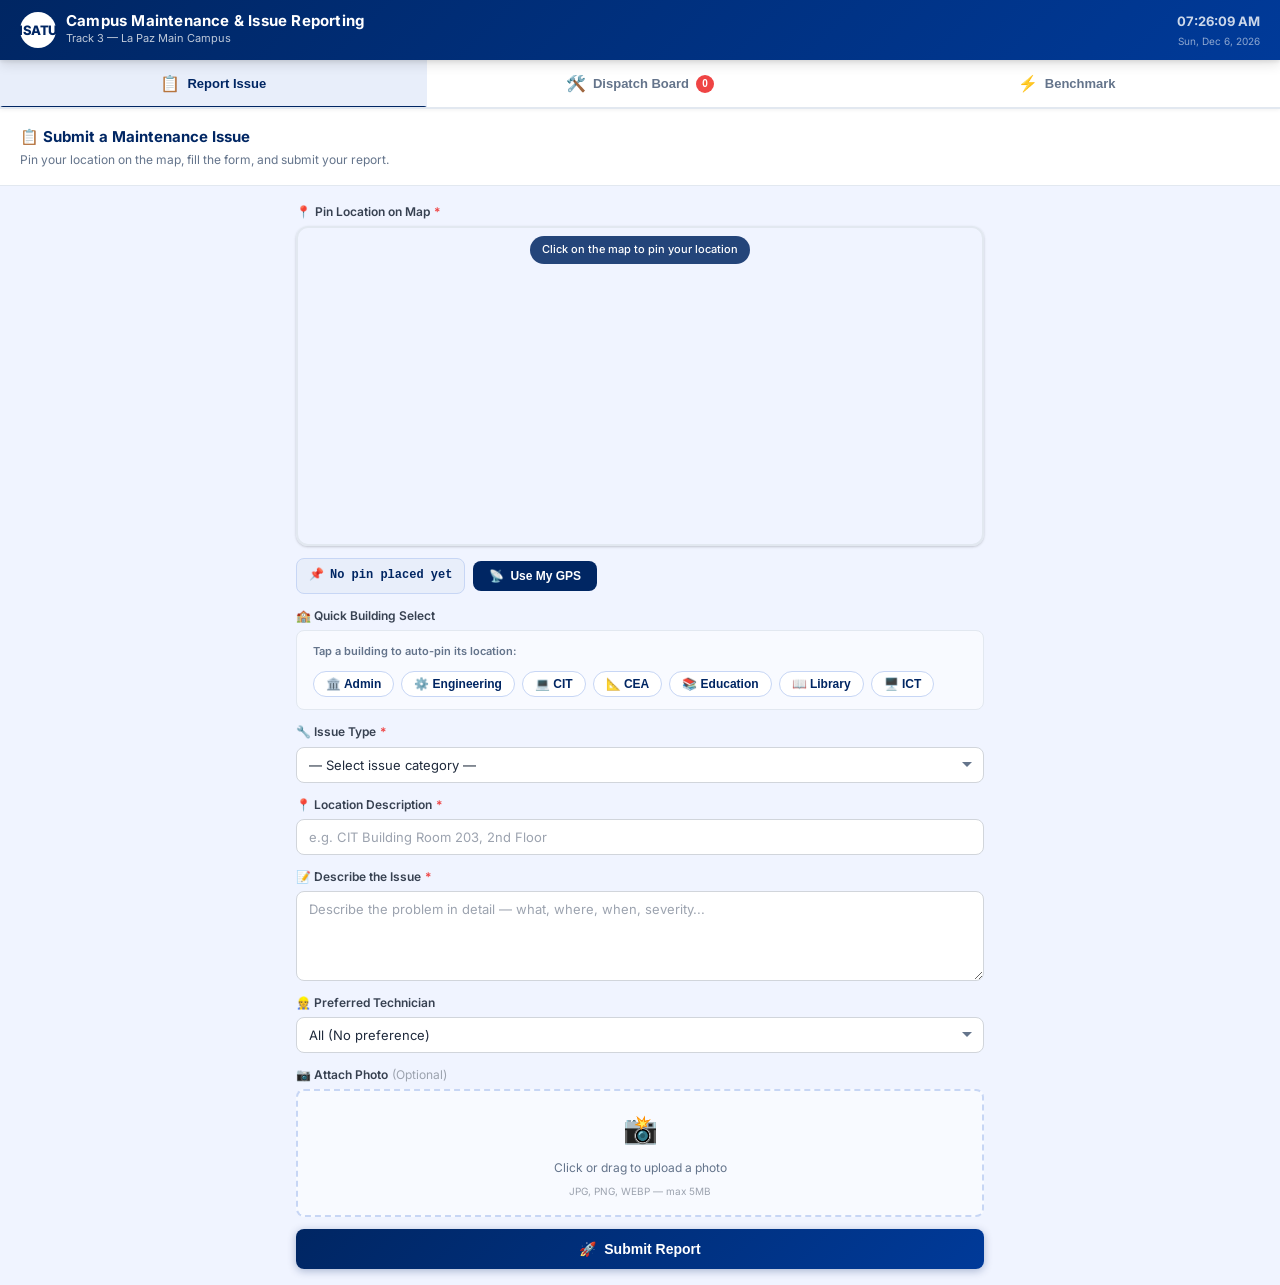
==== index.html @ 91c4addb "newly uploaded" ====
<!DOCTYPE html>
<html lang="en">
<head>
  <meta charset="UTF-8" />
  <meta name="viewport" content="width=device-width, initial-scale=1.0" />
  <title>ISATU Campus Maintenance &amp; Issue Reporting System</title>

  <!-- Tailwind CSS CDN -->
  <script src="https://cdn.tailwindcss.com"></script>

  <!-- MapLibre GL JS CDN -->
  <link href="https://unpkg.com/maplibre-gl@4.5.2/dist/maplibre-gl.css" rel="stylesheet" />
  <script src="https://unpkg.com/maplibre-gl@4.5.2/dist/maplibre-gl.js"></script>

  <!-- Inter Font -->
  <link rel="preconnect" href="https://fonts.googleapis.com" />
  <link href="https://fonts.googleapis.com/css2?family=Inter:wght@400;500;600;700;800&display=swap" rel="stylesheet" />

  <!-- Custom CSS -->
  <link rel="stylesheet" href="style.css" />
</head>
<body>

<div id="app-shell">

  <!-- ══════════════════════════════════════════
       HEADER
  ══════════════════════════════════════════ -->
  <header id="app-header" role="banner">
    <div class="header-brand">
      <div class="header-logo" aria-hidden="true">ISATU</div>
      <div>
        <h1>Campus Maintenance &amp; Issue Reporting</h1>
        <div class="header-sub">Track 3 — La Paz Main Campus</div>
      </div>
    </div>
    <div class="header-time" aria-live="polite">
      <span id="hdr-time" style="font-size:13px;font-weight:700;"></span>
      <span id="hdr-date" style="font-size:10px;opacity:.7;"></span>
    </div>
  </header>

  <!-- ══════════════════════════════════════════
       TAB NAVIGATION
  ══════════════════════════════════════════ -->
  <nav id="tab-nav" role="tablist" aria-label="Main navigation">
    <button id="tab-btn-report" class="tab-btn active" role="tab" aria-selected="true"
            aria-controls="tab-report" data-panel="tab-report">
      <span class="tab-icon" aria-hidden="true">📋</span>
      Report Issue
    </button>
    <button id="tab-btn-dispatch" class="tab-btn" role="tab" aria-selected="false"
            aria-controls="tab-dispatch" data-panel="tab-dispatch">
      <span class="tab-icon" aria-hidden="true">🛠️</span>
      Dispatch Board
      <span class="badge-pill" id="badge-total-tickets" aria-label="Total tickets">0</span>
    </button>
    <button id="tab-btn-benchmark" class="tab-btn" role="tab" aria-selected="false"
            aria-controls="tab-benchmark" data-panel="tab-benchmark">
      <span class="tab-icon" aria-hidden="true">⚡</span>
      Benchmark
    </button>
  </nav>

  <!-- ══════════════════════════════════════════
       TAB 1: STUDENT REPORT
  ══════════════════════════════════════════ -->
  <section id="tab-report" class="tab-panel active" role="tabpanel" aria-labelledby="tab-btn-report">

    <div class="section-header">
      <div>
        <h2>📋 Submit a Maintenance Issue</h2>
        <p>Pin your location on the map, fill the form, and submit your report.</p>
      </div>
    </div>

    <div class="p-4 flex flex-col gap-3" style="max-width:720px;margin:0 auto;">

      <!-- Report Alert -->
      <div id="report-alert" role="alert" aria-live="assertive"></div>

      <!-- Map -->
      <div class="form-group">
        <label class="form-label">
          <span>📍</span> Pin Location on Map
          <span class="required">*</span>
        </label>
        <div class="map-wrapper">
          <div id="report-map" aria-label="Campus map — click to pin your issue location"></div>
          <div class="map-hint" aria-hidden="true">Click on the map to pin your location</div>
        </div>
      </div>

      <!-- Coordinates + GPS -->
      <div class="flex gap-2" style="align-items:center;flex-wrap:wrap;">
        <span id="coords-display" aria-live="polite">
          <span aria-hidden="true">📌</span>
          <span id="coords-text">No pin placed yet</span>
        </span>
        <button id="btn-use-gps" aria-label="Use my GPS location, clamped to campus bounds">
          <span aria-hidden="true">📡</span> Use My GPS
        </button>
      </div>

      <!-- Building Quick-Select -->
      <div class="form-group">
        <label class="form-label">🏫 Quick Building Select</label>
        <div id="building-chips" role="group" aria-label="Quick building selection">
          <label style="font-size:11px;font-weight:600;color:#64748b;width:100%;margin-bottom:4px;">
            Tap a building to auto-pin its location:
          </label>
          <button class="building-chip" data-building="Admin"       data-lat="10.71560" data-lng="122.56580" aria-label="Admin Building">🏛️ Admin</button>
          <button class="building-chip" data-building="Engineering" data-lat="10.71480" data-lng="122.56550" aria-label="Engineering Building">⚙️ Engineering</button>
          <button class="building-chip" data-building="CIT"         data-lat="10.71510" data-lng="122.56620" aria-label="CIT Building">💻 CIT</button>
          <button class="building-chip" data-building="CEA"         data-lat="10.71540" data-lng="122.56650" aria-label="CEA Building">📐 CEA</button>
          <button class="building-chip" data-building="Education"   data-lat="10.71600" data-lng="122.56530" aria-label="Education Building">📚 Education</button>
          <button class="building-chip" data-building="Library"     data-lat="10.71580" data-lng="122.56600" aria-label="Library">📖 Library</button>
          <button class="building-chip" data-building="ICT"         data-lat="10.71520" data-lng="122.56570" aria-label="ICT Building">🖥️ ICT</button>
        </div>
      </div>

      <!-- Report Form -->
      <form id="issue-report-form" novalidate aria-label="Issue report form">

        <!-- Hidden Coordinates -->
        <input type="hidden" id="report-lat" name="lat" />
        <input type="hidden" id="report-lng" name="lng" />

        <div class="flex flex-col gap-3">

          <!-- Issue Type -->
          <div class="form-group">
            <label class="form-label" for="issue-type">
              🔧 Issue Type <span class="required">*</span>
            </label>
            <select id="issue-type" name="issue_type" class="form-control" required aria-required="true">
              <option value="" disabled selected>— Select issue category —</option>
              <option value="IT / PC &amp; Network">💻 IT / PC &amp; Network</option>
              <option value="Electrical">⚡ Electrical</option>
              <option value="Plumbing">🚿 Plumbing</option>
              <option value="Aircon / HVAC">❄️ Aircon / HVAC</option>
              <option value="Furniture / Civil">🪑 Furniture / Civil</option>
            </select>
          </div>

          <!-- Location Text -->
          <div class="form-group">
            <label class="form-label" for="location-text">
              📍 Location Description <span class="required">*</span>
            </label>
            <input id="location-text" name="location_text" type="text" class="form-control"
                   placeholder="e.g. CIT Building Room 203, 2nd Floor" required aria-required="true" />
          </div>

          <!-- Issue Description -->
          <div class="form-group">
            <label class="form-label" for="issue-description">
              📝 Describe the Issue <span class="required">*</span>
            </label>
            <textarea id="issue-description" name="description" class="form-control"
                      placeholder="Describe the problem in detail — what, where, when, severity..."
                      required aria-required="true" rows="4"></textarea>
          </div>

          <!-- Preferred Technician -->
          <div class="form-group">
            <label class="form-label" for="preferred-tech">
              👷 Preferred Technician
            </label>
            <select id="preferred-tech" name="preferred_tech" class="form-control">
              <option value="All">All (No preference)</option>
              <option value="MIS Technician">🖥️ MIS Technician</option>
              <option value="Electrician">⚡ Electrician</option>
              <option value="Plumber">🔧 Plumber</option>
              <option value="HVAC Tech">❄️ HVAC Tech</option>
              <option value="General Maintenance">🛠️ General Maintenance</option>
            </select>
          </div>

          <!-- Photo Upload -->
          <div class="form-group">
            <label class="form-label">📷 Attach Photo <span style="font-weight:400;color:#9ca3af;">(Optional)</span></label>
            <div class="photo-upload-zone" id="photo-drop-zone">
              <label class="photo-upload-label" for="photo-input">
                <span class="upload-icon" aria-hidden="true">📸</span>
                <span>Click or drag to upload a photo</span>
                <span style="font-size:10px;color:#9ca3af;">JPG, PNG, WEBP — max 5MB</span>
              </label>
              <input id="photo-input" name="photo" type="file" accept="image/*" aria-label="Upload photo" />
            </div>
            <div id="photo-preview-container" aria-label="Photo preview">
              <img id="photo-preview-img" src="" alt="Preview" title="Click to enlarge" />
              <span id="photo-file-name"></span>
              <button type="button" id="btn-remove-photo" aria-label="Remove photo">✕ Remove</button>
            </div>
          </div>

          <!-- Submit -->
          <button type="submit" id="btn-submit-report" aria-label="Submit issue report">
            <span class="btn-icon" aria-hidden="true">🚀</span>
            <span class="btn-label">Submit Report</span>
          </button>

        </div>
      </form>

    </div>
  </section>

  <!-- ══════════════════════════════════════════
       TAB 2: TECHNICIAN DISPATCH BOARD
  ══════════════════════════════════════════ -->
  <section id="tab-dispatch" class="tab-panel" role="tabpanel" aria-labelledby="tab-btn-dispatch">

    <div class="section-header">
      <div>
        <h2>🛠️ Technician Dispatch Board</h2>
        <p>Live overview of all campus maintenance tickets — claim and resolve assignments.</p>
      </div>
    </div>

    <!-- Stats Bar -->
    <div id="stats-bar" role="region" aria-label="Ticket statistics">
      <div class="stat-card total">
        <div class="stat-value" id="stat-total">0</div>
        <div class="stat-label">Total</div>
      </div>
      <div class="stat-card reported">
        <div class="stat-value" id="stat-reported">0</div>
        <div class="stat-label">Reported</div>
      </div>
      <div class="stat-card inprogress">
        <div class="stat-value" id="stat-in-progress">0</div>
        <div class="stat-label">In Progress</div>
      </div>
      <div class="stat-card resolved">
        <div class="stat-value" id="stat-resolved">0</div>
        <div class="stat-label">Resolved</div>
      </div>
      <div class="stat-card urgent">
        <div class="stat-value" id="stat-urgent">0</div>
        <div class="stat-label">Urgent</div>
      </div>
    </div>

    <!-- Dispatch Map -->
    <div class="p-3">
      <div class="form-group mb-2">
        <label class="form-label">🗺️ Campus Issue Overview Map</label>
        <div class="map-wrapper">
          <div id="dispatch-map" aria-label="Dispatch overview map showing all ticket pins"></div>
          <div class="map-hint" aria-hidden="true">
            🔴 Reported &nbsp;|&nbsp; 🟡 In Progress &nbsp;|&nbsp; 🟢 Resolved
          </div>
        </div>
      </div>
    </div>

    <!-- Filters -->
    <div id="dispatch-filters" role="search" aria-label="Ticket filters">
      <div class="filter-group" role="group" aria-label="Filter by status">
        <button class="filter-status-btn active" data-status="all" aria-pressed="true">All</button>
        <button class="filter-status-btn" data-status="reported"    aria-pressed="false">Reported</button>
        <button class="filter-status-btn" data-status="in_progress" aria-pressed="false">In Progress</button>
        <button class="filter-status-btn" data-status="resolved"    aria-pressed="false">Resolved</button>
      </div>

      <select id="filter-role-select" aria-label="Filter by technician role">
        <option value="">All Roles</option>
        <option value="MIS Technician">MIS Technician</option>
        <option value="Electrician">Electrician</option>
        <option value="Plumber">Plumber</option>
        <option value="HVAC Tech">HVAC Tech</option>
        <option value="General Maintenance">General Maintenance</option>
      </select>

      <input id="filter-search-input" type="search" placeholder="🔍 Search tickets…"
             aria-label="Search tickets by keyword" autocomplete="off" />

      <button id="btn-refresh-icon" title="Refresh tickets" aria-label="Refresh ticket list">
        ↻
      </button>
    </div>

    <!-- Ticket Cards Grid -->
    <div id="tickets-container" role="list" aria-label="Ticket list" aria-live="polite"></div>

    <!-- Empty State -->
    <div id="tickets-empty" role="status" aria-live="polite">
      <div class="empty-icon" aria-hidden="true">📭</div>
      <p>No tickets match the current filter.</p>
      <p style="font-size:12px;color:#94a3b8;">Try adjusting filters or submitting a new report.</p>
    </div>

  </section>

  <!-- ══════════════════════════════════════════
       TAB 3: BASELINE BENCHMARK
  ══════════════════════════════════════════ -->
  <section id="tab-benchmark" class="tab-panel" role="tabpanel" aria-labelledby="tab-btn-benchmark">

    <div class="section-header">
      <div>
        <h2>⚡ Baseline Benchmark</h2>
        <p>Stress-test the backend API with batch ticket submission. Measures latency, merge detection, and validation.</p>
      </div>
    </div>

    <div class="benchmark-wrapper">

      <div class="form-group">
        <label class="form-label" for="benchmark-textarea">
          📄 Batch Input
          <span style="font-weight:400;color:#9ca3af;font-size:11px;">— one entry per line: issue_type | location_text | description</span>
        </label>
        <textarea id="benchmark-textarea"
                  aria-label="Batch benchmark input, one row per line: issue_type pipe location_text pipe description"
                  placeholder="IT / PC &amp; Network | CIT Room 201 | Projector not displaying
Electrical | Admin Building | Flickering lights 2nd floor
Plumbing | CEA CR | Leaking faucet near sink 3
..."></textarea>
      </div>

      <div class="benchmark-actions">
        <button class="btn-benchmark btn-load-sample" onclick="loadSampleBenchmarkData()"
                aria-label="Load 10 sample benchmark records">
          <span aria-hidden="true">📂</span> Load Sample Data (10)
        </button>
        <button id="btn-run-benchmark" class="btn-benchmark" aria-label="Run benchmark test">
          <span aria-hidden="true">▶</span> Run Benchmark
        </button>
      </div>

      <!-- Scorecard -->
      <div id="benchmark-scorecard" aria-live="polite" aria-label="Benchmark results scorecard">

        <div class="scorecard-header">
          <h3>📊 Benchmark Results</h3>
          <span id="scorecard-timestamp" aria-label="Benchmark run time"></span>
        </div>

        <div class="scorecard-metrics" role="list">
          <div class="metric-box exec" role="listitem">
            <div class="metric-value" id="metric-exec-time">—</div>
            <div class="metric-label">Exec Time (ms)</div>
          </div>
          <div class="metric-box inserted" role="listitem">
            <div class="metric-value" id="metric-inserted">—</div>
            <div class="metric-label">Inserted</div>
          </div>
          <div class="metric-box merged" role="listitem">
            <div class="metric-value" id="metric-merged">—</div>
            <div class="metric-label">Merged</div>
          </div>
          <div class="metric-box rejected" role="listitem">
            <div class="metric-value" id="metric-rejected">—</div>
            <div class="metric-label">Rejected</div>
          </div>
        </div>

        <div class="scorecard-log-header">
          <span aria-hidden="true">📋</span> Audit Log
        </div>
        <div id="benchmark-log-container" role="log" aria-label="Benchmark audit log" aria-live="off"></div>

      </div>
    </div>
  </section>

</div><!-- /app-shell -->


<!-- ══════════════════════════════════════════
     CLAIM MODAL
══════════════════════════════════════════ -->
<div id="claim-modal" class="modal-overlay" role="dialog" aria-modal="true"
     aria-labelledby="claim-modal-title" aria-describedby="claim-modal-desc">
  <div class="modal-box">
    <div class="modal-header">
      <h3 id="claim-modal-title">🛠️ Claim Ticket</h3>
      <button class="modal-close" aria-label="Close claim modal"
              onclick="closeModal('claim-modal')">×</button>
    </div>
    <div class="modal-body">
      <p id="claim-modal-desc" style="font-size:12px;color:#64748b;margin-bottom:12px;">
        Enter your name to claim this ticket and begin work.
      </p>
      <div class="modal-ticket-info" id="modal-ticket-code" aria-label="Ticket code being claimed">—</div>
      <div class="form-group">
        <label class="form-label" for="technician-name-input">
          👷 Your Name <span class="required">*</span>
        </label>
        <input id="technician-name-input" type="text" class="form-control"
               placeholder="Enter technician full name"
               aria-required="true" autocomplete="name" />
      </div>
      <div id="claim-error-message" role="alert" aria-live="assertive"></div>
    </div>
    <div class="modal-footer">
      <button class="btn-modal-cancel" onclick="closeModal('claim-modal')" aria-label="Cancel claim">Cancel</button>
      <button id="btn-confirm-claim" aria-label="Confirm claim assignment">✓ Confirm Claim</button>
    </div>
  </div>
</div>


<!-- ══════════════════════════════════════════
     PHOTO LIGHTBOX MODAL
══════════════════════════════════════════ -->
<div id="image-modal" role="dialog" aria-modal="true" aria-label="Photo lightbox"
     onclick="closeModal('image-modal')">
  <img id="image-modal-src" src="" alt="Full-size ticket photo" />
</div>


<!-- App JS -->
<script src="app.js"></script>

</body>
</html>
---- style.css ----
/* ============================================================
   ISATU Campus Maintenance & Issue Reporting System
   Track 3 — style.css
   ============================================================ */

/* ── Root Variables ── */
:root {
  --isatu-blue:    #002663;
  --isatu-gold:    #F5A623;
  --isatu-light:   #E8EEFA;
  --isatu-white:   #FFFFFF;
  --shadow-sm:     0 1px 3px rgba(0,0,0,.12), 0 1px 2px rgba(0,0,0,.08);
  --shadow-md:     0 4px 12px rgba(0,0,0,.12), 0 2px 4px rgba(0,0,0,.08);
  --shadow-lg:     0 10px 30px rgba(0,38,99,.18);
  --radius:        12px;
  --radius-sm:     8px;
  --transition:    .22s cubic-bezier(.4,0,.2,1);
}

/* ── Reset / Base ── */
*, *::before, *::after { box-sizing: border-box; margin: 0; padding: 0; }

html { scroll-behavior: smooth; }

body {
  font-family: 'Inter', 'Segoe UI', system-ui, -apple-system, sans-serif;
  background: #f0f4ff;
  color: #1e293b;
  min-height: 100vh;
  font-size: 14px;
  line-height: 1.6;
}

/* ── Scrollbar ── */
::-webkit-scrollbar { width: 6px; height: 6px; }
::-webkit-scrollbar-track { background: #f1f5f9; }
::-webkit-scrollbar-thumb { background: #94a3b8; border-radius: 3px; }
::-webkit-scrollbar-thumb:hover { background: var(--isatu-blue); }

/* ── App Shell ── */
#app-shell {
  display: flex;
  flex-direction: column;
  min-height: 100vh;
}

/* ── Header ── */
#app-header {
  background: linear-gradient(135deg, var(--isatu-blue) 0%, #003a99 100%);
  color: white;
  padding: 0 20px;
  display: flex;
  align-items: center;
  justify-content: space-between;
  height: 60px;
  box-shadow: var(--shadow-md);
  position: sticky;
  top: 0;
  z-index: 100;
}

#app-header .header-brand {
  display: flex;
  align-items: center;
  gap: 10px;
}

#app-header .header-logo {
  width: 36px;
  height: 36px;
  background: white;
  border-radius: 50%;
  display: flex;
  align-items: center;
  justify-content: center;
  font-weight: 800;
  color: var(--isatu-blue);
  font-size: 13px;
  flex-shrink: 0;
  letter-spacing: -.5px;
}

#app-header h1 {
  font-size: 15px;
  font-weight: 700;
  letter-spacing: .2px;
  line-height: 1.2;
}

#app-header .header-sub {
  font-size: 11px;
  opacity: .75;
  font-weight: 400;
}

#app-header .header-time {
  font-size: 12px;
  opacity: .8;
  display: flex;
  flex-direction: column;
  align-items: flex-end;
  gap: 1px;
}

/* ── Tab Navigation ── */
#tab-nav {
  background: white;
  display: flex;
  border-bottom: 2px solid #e2e8f0;
  box-shadow: 0 1px 4px rgba(0,0,0,.06);
  position: sticky;
  top: 60px;
  z-index: 90;
  overflow-x: auto;
}

.tab-btn {
  flex: 1;
  min-width: 140px;
  display: flex;
  align-items: center;
  justify-content: center;
  gap: 7px;
  padding: 14px 20px;
  border: none;
  background: transparent;
  color: #64748b;
  font-size: 13px;
  font-weight: 600;
  cursor: pointer;
  transition: var(--transition);
  position: relative;
  white-space: nowrap;
}

.tab-btn:hover { background: var(--isatu-light); color: var(--isatu-blue); }

.tab-btn.active {
  color: var(--isatu-blue);
  background: var(--isatu-light);
}

.tab-btn.active::after {
  content: '';
  position: absolute;
  bottom: -2px;
  left: 0;
  right: 0;
  height: 3px;
  background: var(--isatu-blue);
  border-radius: 3px 3px 0 0;
}

.tab-btn .tab-icon { font-size: 16px; }

.badge-pill {
  background: #ef4444;
  color: white;
  font-size: 10px;
  font-weight: 700;
  padding: 1px 6px;
  border-radius: 20px;
  min-width: 18px;
  text-align: center;
  line-height: 16px;
}

/* ── Tab Panels ── */
.tab-panel { display: none; animation: fadeIn .25s ease; }
.tab-panel.active { display: block; }

@keyframes fadeIn { from { opacity: 0; transform: translateY(6px); } to { opacity: 1; transform: none; } }

/* ── Section Headers ── */
.section-header {
  background: white;
  border-bottom: 1px solid #e2e8f0;
  padding: 16px 20px;
  display: flex;
  align-items: center;
  gap: 10px;
}

.section-header h2 {
  font-size: 15px;
  font-weight: 700;
  color: var(--isatu-blue);
}

.section-header p {
  font-size: 12px;
  color: #64748b;
  margin-top: 1px;
}

/* ── Map Containers ── */
#report-map, #dispatch-map {
  width: 100%;
  height: 320px;
  border-radius: var(--radius);
  overflow: hidden;
  border: 2px solid #e2e8f0;
  position: relative;
  box-shadow: var(--shadow-sm);
}

.map-wrapper {
  position: relative;
}

.map-hint {
  position: absolute;
  top: 10px;
  left: 50%;
  transform: translateX(-50%);
  background: rgba(0,38,99,.85);
  color: white;
  font-size: 11px;
  font-weight: 500;
  padding: 5px 12px;
  border-radius: 20px;
  pointer-events: none;
  z-index: 10;
  white-space: nowrap;
  backdrop-filter: blur(4px);
}

/* ── Coordinates Display ── */
#coords-display {
  font-family: 'JetBrains Mono', 'Courier New', monospace;
  font-size: 12px;
  color: var(--isatu-blue);
  background: var(--isatu-light);
  border: 1px solid #c7d6f5;
  border-radius: var(--radius-sm);
  padding: 7px 12px;
  display: flex;
  align-items: center;
  gap: 6px;
  font-weight: 600;
}

/* ── GPS Button ── */
#btn-use-gps {
  display: flex;
  align-items: center;
  gap: 6px;
  background: var(--isatu-blue);
  color: white;
  border: none;
  border-radius: var(--radius-sm);
  padding: 8px 16px;
  font-size: 12px;
  font-weight: 600;
  cursor: pointer;
  transition: var(--transition);
  white-space: nowrap;
}

#btn-use-gps:hover { background: #003a99; transform: translateY(-1px); box-shadow: var(--shadow-md); }
#btn-use-gps:active { transform: translateY(0); }
#btn-use-gps:disabled { opacity: .5; cursor: not-allowed; transform: none; }

/* ── Building Chips ── */
#building-chips {
  display: flex;
  flex-wrap: wrap;
  gap: 7px;
  padding: 12px 16px;
  background: #f8faff;
  border-radius: var(--radius-sm);
  border: 1px solid #e2e8f0;
}

#building-chips label {
  font-size: 11px;
  font-weight: 600;
  color: #64748b;
  width: 100%;
  margin-bottom: 2px;
}

.building-chip {
  display: flex;
  align-items: center;
  gap: 5px;
  background: white;
  border: 1.5px solid #c7d6f5;
  border-radius: 20px;
  padding: 5px 12px;
  font-size: 12px;
  font-weight: 600;
  color: var(--isatu-blue);
  cursor: pointer;
  transition: var(--transition);
  user-select: none;
}

.building-chip:hover {
  background: var(--isatu-blue);
  color: white;
  border-color: var(--isatu-blue);
  transform: translateY(-1px);
  box-shadow: var(--shadow-sm);
}

.building-chip.selected {
  background: var(--isatu-blue);
  color: white;
  border-color: var(--isatu-blue);
}

/* ── Form Styles ── */
.form-group {
  display: flex;
  flex-direction: column;
  gap: 5px;
}

.form-label {
  font-size: 12px;
  font-weight: 600;
  color: #374151;
  display: flex;
  align-items: center;
  gap: 4px;
}

.form-label .required { color: #ef4444; }

.form-control {
  width: 100%;
  padding: 9px 12px;
  border: 1.5px solid #d1d5db;
  border-radius: var(--radius-sm);
  font-size: 13px;
  font-family: inherit;
  color: #1e293b;
  background: white;
  transition: var(--transition);
  outline: none;
}

.form-control:focus {
  border-color: var(--isatu-blue);
  box-shadow: 0 0 0 3px rgba(0,38,99,.1);
}

.form-control::placeholder { color: #9ca3af; }

textarea.form-control { resize: vertical; min-height: 90px; }

select.form-control {
  appearance: none;
  background-image: url("data:image/svg+xml,%3Csvg xmlns='http://www.w3.org/2000/svg' width='12' height='12' viewBox='0 0 12 12'%3E%3Cpath fill='%2364748b' d='M6 8L1 3h10z'/%3E%3C/svg%3E");
  background-repeat: no-repeat;
  background-position: right 10px center;
  padding-right: 30px;
}

/* ── Photo Upload ── */
.photo-upload-zone {
  border: 2px dashed #c7d6f5;
  border-radius: var(--radius-sm);
  padding: 16px;
  text-align: center;
  cursor: pointer;
  transition: var(--transition);
  background: #f8faff;
}

.photo-upload-zone:hover { border-color: var(--isatu-blue); background: var(--isatu-light); }

.photo-upload-zone input[type="file"] { display: none; }

.photo-upload-label {
  display: flex;
  flex-direction: column;
  align-items: center;
  gap: 6px;
  cursor: pointer;
  color: #64748b;
  font-size: 12px;
}

.photo-upload-label .upload-icon { font-size: 28px; }

#photo-preview-container {
  display: none;
  align-items: center;
  gap: 12px;
  padding: 10px;
  background: white;
  border: 1px solid #e2e8f0;
  border-radius: var(--radius-sm);
  margin-top: 8px;
}

#photo-preview-container.show { display: flex; }

#photo-preview-img {
  width: 56px;
  height: 56px;
  object-fit: cover;
  border-radius: 6px;
  border: 1px solid #e2e8f0;
  cursor: pointer;
}

#photo-file-name {
  flex: 1;
  font-size: 12px;
  color: #374151;
  font-weight: 500;
  overflow: hidden;
  text-overflow: ellipsis;
  white-space: nowrap;
}

#btn-remove-photo {
  background: #fef2f2;
  border: 1px solid #fecaca;
  color: #ef4444;
  border-radius: var(--radius-sm);
  padding: 4px 10px;
  font-size: 11px;
  font-weight: 600;
  cursor: pointer;
  transition: var(--transition);
}

#btn-remove-photo:hover { background: #ef4444; color: white; }

/* ── Submit Button ── */
#btn-submit-report {
  width: 100%;
  padding: 12px;
  background: linear-gradient(135deg, var(--isatu-blue), #003a99);
  color: white;
  border: none;
  border-radius: var(--radius-sm);
  font-size: 14px;
  font-weight: 700;
  cursor: pointer;
  transition: var(--transition);
  display: flex;
  align-items: center;
  justify-content: center;
  gap: 8px;
  box-shadow: 0 2px 8px rgba(0,38,99,.3);
}

#btn-submit-report:hover { transform: translateY(-2px); box-shadow: 0 4px 16px rgba(0,38,99,.35); }
#btn-submit-report:active { transform: translateY(0); }
#btn-submit-report:disabled { opacity: .6; cursor: not-allowed; transform: none; box-shadow: none; }

/* ── Alert / Notification ── */
#report-alert {
  display: none;
  border-radius: var(--radius-sm);
  padding: 12px 16px;
  font-size: 13px;
  font-weight: 500;
  align-items: flex-start;
  gap: 10px;
  animation: slideDown .3s ease;
}

#report-alert.show { display: flex; }
#report-alert.success { background: #f0fdf4; border: 1px solid #86efac; color: #166534; }
#report-alert.warning { background: #fffbeb; border: 1px solid #fcd34d; color: #92400e; }
#report-alert.error   { background: #fef2f2; border: 1px solid #fca5a5; color: #991b1b; }

@keyframes slideDown { from { opacity:0; transform: translateY(-8px); } to { opacity:1; transform:none; } }

/* ── Stats Bar ── */
#stats-bar {
  display: grid;
  grid-template-columns: repeat(auto-fit, minmax(100px, 1fr));
  gap: 10px;
  padding: 14px;
  background: white;
  border-bottom: 1px solid #e2e8f0;
}

.stat-card {
  display: flex;
  flex-direction: column;
  align-items: center;
  padding: 10px 8px;
  border-radius: var(--radius-sm);
  background: #f8faff;
  border: 1px solid #e2e8f0;
  transition: var(--transition);
}

.stat-card:hover { transform: translateY(-2px); box-shadow: var(--shadow-sm); }

.stat-value {
  font-size: 24px;
  font-weight: 800;
  line-height: 1;
  margin-bottom: 4px;
}

.stat-label {
  font-size: 10px;
  font-weight: 600;
  color: #64748b;
  text-align: center;
  text-transform: uppercase;
  letter-spacing: .5px;
}

.stat-card.total .stat-value   { color: var(--isatu-blue); }
.stat-card.reported .stat-value { color: #ef4444; }
.stat-card.inprogress .stat-value { color: #f59e0b; }
.stat-card.resolved .stat-value { color: #22c55e; }
.stat-card.urgent .stat-value  { color: #dc2626; }

/* ── Dispatch Filters ── */
#dispatch-filters {
  display: flex;
  flex-wrap: wrap;
  gap: 8px;
  align-items: center;
  padding: 12px 14px;
  background: white;
  border-bottom: 1px solid #e2e8f0;
}

.filter-group {
  display: flex;
  gap: 4px;
  flex-wrap: wrap;
}

.filter-status-btn {
  padding: 5px 12px;
  border: 1.5px solid #e2e8f0;
  border-radius: 20px;
  background: white;
  font-size: 11px;
  font-weight: 600;
  color: #64748b;
  cursor: pointer;
  transition: var(--transition);
  white-space: nowrap;
}

.filter-status-btn:hover { border-color: var(--isatu-blue); color: var(--isatu-blue); }
.filter-status-btn.active { background: var(--isatu-blue); color: white; border-color: var(--isatu-blue); }

#filter-role-select, #filter-search-input {
  padding: 6px 10px;
  border: 1.5px solid #d1d5db;
  border-radius: var(--radius-sm);
  font-size: 12px;
  font-family: inherit;
  outline: none;
  transition: var(--transition);
  color: #1e293b;
}

#filter-role-select:focus, #filter-search-input:focus {
  border-color: var(--isatu-blue);
  box-shadow: 0 0 0 2px rgba(0,38,99,.1);
}

#filter-search-input { flex: 1; min-width: 140px; }

#btn-refresh-icon {
  display: flex;
  align-items: center;
  justify-content: center;
  width: 32px;
  height: 32px;
  border: 1.5px solid #d1d5db;
  border-radius: var(--radius-sm);
  background: white;
  cursor: pointer;
  transition: var(--transition);
  font-size: 15px;
  color: #64748b;
}

#btn-refresh-icon:hover { border-color: var(--isatu-blue); color: var(--isatu-blue); transform: rotate(90deg); }

/* ── Tickets Grid ── */
#tickets-container {
  display: grid;
  grid-template-columns: repeat(auto-fill, minmax(300px, 1fr));
  gap: 14px;
  padding: 14px;
}

#tickets-empty {
  display: none;
  flex-direction: column;
  align-items: center;
  justify-content: center;
  padding: 60px 20px;
  color: #94a3b8;
  text-align: center;
  gap: 12px;
}

#tickets-empty.show { display: flex; }
#tickets-empty .empty-icon { font-size: 48px; }
#tickets-empty p { font-size: 14px; font-weight: 500; }

/* ── Ticket Card ── */
.ticket-card {
  background: white;
  border-radius: var(--radius);
  box-shadow: var(--shadow-sm);
  border: 1.5px solid #e2e8f0;
  overflow: hidden;
  transition: var(--transition);
  position: relative;
}

.ticket-card:hover { transform: translateY(-3px); box-shadow: var(--shadow-md); border-color: #c7d6f5; }

.ticket-status-bar {
  height: 4px;
  width: 100%;
}

.status-reported   .ticket-status-bar { background: #ef4444; }
.status-in_progress .ticket-status-bar { background: #f59e0b; }
.status-resolved   .ticket-status-bar { background: #22c55e; }

.ticket-header {
  display: flex;
  align-items: flex-start;
  justify-content: space-between;
  padding: 12px 14px 8px;
  gap: 8px;
}

.ticket-code {
  font-size: 11px;
  font-weight: 800;
  color: var(--isatu-blue);
  background: var(--isatu-light);
  padding: 2px 8px;
  border-radius: 20px;
  letter-spacing: .5px;
  font-family: 'JetBrains Mono', monospace;
}

.ticket-status-badge {
  font-size: 10px;
  font-weight: 700;
  padding: 2px 8px;
  border-radius: 20px;
  text-transform: uppercase;
  letter-spacing: .5px;
  white-space: nowrap;
}

.status-reported   .ticket-status-badge { background: #fef2f2; color: #ef4444; border: 1px solid #fecaca; }
.status-in_progress .ticket-status-badge { background: #fffbeb; color: #d97706; border: 1px solid #fcd34d; }
.status-resolved   .ticket-status-badge { background: #f0fdf4; color: #16a34a; border: 1px solid #86efac; }

.ticket-body { padding: 0 14px 10px; }

.ticket-type {
  font-size: 13px;
  font-weight: 700;
  color: #1e293b;
  margin-bottom: 4px;
  display: flex;
  align-items: center;
  gap: 6px;
}

.ticket-location {
  font-size: 11px;
  color: #64748b;
  display: flex;
  align-items: center;
  gap: 4px;
  margin-bottom: 6px;
}

.ticket-desc {
  font-size: 12px;
  color: #374151;
  line-height: 1.5;
  display: -webkit-box;
  -webkit-line-clamp: 2;
  -webkit-box-orient: vertical;
  overflow: hidden;
  margin-bottom: 8px;
}

.ticket-meta {
  display: flex;
  flex-wrap: wrap;
  gap: 6px;
  margin-bottom: 10px;
}

.meta-chip {
  font-size: 10px;
  font-weight: 600;
  padding: 2px 8px;
  border-radius: 10px;
  background: #f1f5f9;
  color: #475569;
  border: 1px solid #e2e8f0;
}

.meta-chip.urgent { background: #fef2f2; color: #dc2626; border-color: #fecaca; }
.meta-chip.tech   { background: #f0f9ff; color: #0369a1; border-color: #bae6fd; }
.meta-chip.merged { background: #faf5ff; color: #7c3aed; border-color: #e9d5ff; }

.ticket-photo-thumb {
  width: 100%;
  height: 80px;
  object-fit: cover;
  border-radius: 6px;
  cursor: pointer;
  border: 1px solid #e2e8f0;
  margin-bottom: 10px;
  transition: var(--transition);
}

.ticket-photo-thumb:hover { opacity: .85; transform: scale(1.01); }

.ticket-actions {
  display: flex;
  gap: 8px;
  padding: 10px 14px 12px;
  border-top: 1px solid #f1f5f9;
}

.btn-action {
  flex: 1;
  display: flex;
  align-items: center;
  justify-content: center;
  gap: 5px;
  padding: 7px 10px;
  border-radius: var(--radius-sm);
  font-size: 11px;
  font-weight: 700;
  cursor: pointer;
  transition: var(--transition);
  border: 1.5px solid transparent;
}

.btn-claim {
  background: var(--isatu-blue);
  color: white;
  border-color: var(--isatu-blue);
}

.btn-claim:hover { background: #003a99; transform: translateY(-1px); }

.btn-resolve {
  background: white;
  color: #16a34a;
  border-color: #86efac;
}

.btn-resolve:hover { background: #f0fdf4; transform: translateY(-1px); }

.btn-action:disabled { opacity: .4; cursor: not-allowed; transform: none; }

/* ── Benchmark Tab ── */
#tab-benchmark .benchmark-wrapper {
  max-width: 900px;
  margin: 0 auto;
  padding: 20px;
  display: flex;
  flex-direction: column;
  gap: 16px;
}

#benchmark-textarea {
  width: 100%;
  min-height: 200px;
  padding: 12px;
  border: 1.5px solid #d1d5db;
  border-radius: var(--radius-sm);
  font-size: 12px;
  font-family: 'JetBrains Mono', 'Courier New', monospace;
  resize: vertical;
  outline: none;
  line-height: 1.6;
  transition: var(--transition);
}

#benchmark-textarea:focus { border-color: var(--isatu-blue); box-shadow: 0 0 0 3px rgba(0,38,99,.1); }

.benchmark-actions {
  display: flex;
  gap: 10px;
  flex-wrap: wrap;
}

.btn-benchmark {
  display: flex;
  align-items: center;
  gap: 7px;
  padding: 10px 20px;
  border-radius: var(--radius-sm);
  font-size: 13px;
  font-weight: 700;
  cursor: pointer;
  transition: var(--transition);
  border: none;
}

.btn-load-sample {
  background: #f1f5f9;
  color: var(--isatu-blue);
  border: 1.5px solid #c7d6f5;
}

.btn-load-sample:hover { background: var(--isatu-light); transform: translateY(-1px); }

#btn-run-benchmark {
  background: linear-gradient(135deg, var(--isatu-blue), #003a99);
  color: white;
  box-shadow: 0 2px 8px rgba(0,38,99,.3);
}

#btn-run-benchmark:hover { transform: translateY(-2px); box-shadow: 0 4px 16px rgba(0,38,99,.35); }
#btn-run-benchmark:disabled { opacity: .6; cursor: not-allowed; transform: none; box-shadow: none; }

/* ── Benchmark Scorecard ── */
#benchmark-scorecard {
  display: none;
  background: white;
  border-radius: var(--radius);
  border: 1px solid #e2e8f0;
  box-shadow: var(--shadow-md);
  overflow: hidden;
  animation: fadeIn .3s ease;
}

#benchmark-scorecard.show { display: block; }

.scorecard-header {
  background: linear-gradient(135deg, var(--isatu-blue), #003a99);
  color: white;
  padding: 14px 18px;
  display: flex;
  align-items: center;
  justify-content: space-between;
}

.scorecard-header h3 { font-size: 15px; font-weight: 700; }

#scorecard-timestamp {
  font-size: 11px;
  opacity: .75;
  font-family: monospace;
}

.scorecard-metrics {
  display: grid;
  grid-template-columns: repeat(auto-fit, minmax(150px, 1fr));
  gap: 1px;
  background: #e2e8f0;
  border-bottom: 1px solid #e2e8f0;
}

.metric-box {
  background: white;
  padding: 16px;
  display: flex;
  flex-direction: column;
  align-items: center;
  gap: 4px;
}

.metric-value {
  font-size: 28px;
  font-weight: 800;
  color: var(--isatu-blue);
}

.metric-label {
  font-size: 11px;
  color: #64748b;
  font-weight: 600;
  text-transform: uppercase;
  letter-spacing: .5px;
  text-align: center;
}

.metric-box.exec .metric-value { color: #7c3aed; }
.metric-box.inserted .metric-value { color: #16a34a; }
.metric-box.merged .metric-value   { color: #d97706; }
.metric-box.rejected .metric-value { color: #dc2626; }

.scorecard-log-header {
  padding: 10px 18px;
  font-size: 12px;
  font-weight: 700;
  color: #374151;
  border-bottom: 1px solid #f1f5f9;
  background: #f8faff;
  display: flex;
  align-items: center;
  gap: 6px;
}

#benchmark-log-container {
  padding: 12px 18px;
  font-family: 'JetBrains Mono', 'Courier New', monospace;
  font-size: 11px;
  max-height: 280px;
  overflow-y: auto;
  display: flex;
  flex-direction: column;
  gap: 3px;
  background: #0f172a;
}

.log-entry {
  display: flex;
  gap: 10px;
  padding: 2px 0;
  line-height: 1.4;
}

.log-num  { color: #64748b; min-width: 28px; }
.log-ok   { color: #4ade80; }
.log-warn { color: #fbbf24; }
.log-err  { color: #f87171; }
.log-info { color: #60a5fa; }

/* ── Modals ── */
.modal-overlay {
  display: none;
  position: fixed;
  inset: 0;
  background: rgba(0,0,0,.5);
  z-index: 1000;
  align-items: center;
  justify-content: center;
  padding: 20px;
  backdrop-filter: blur(3px);
  animation: fadeIn .2s ease;
}

.modal-overlay.open { display: flex; }

.modal-box {
  background: white;
  border-radius: var(--radius);
  box-shadow: var(--shadow-lg);
  max-width: 440px;
  width: 100%;
  overflow: hidden;
  animation: modalSlide .25s ease;
}

@keyframes modalSlide { from { transform: scale(.94) translateY(-10px); opacity:0; } to { transform:none; opacity:1; } }

.modal-header {
  background: linear-gradient(135deg, var(--isatu-blue), #003a99);
  color: white;
  padding: 16px 20px;
  display: flex;
  align-items: center;
  justify-content: space-between;
}

.modal-header h3 { font-size: 15px; font-weight: 700; }

.modal-close {
  background: none;
  border: none;
  color: white;
  font-size: 20px;
  cursor: pointer;
  opacity: .8;
  transition: var(--transition);
  padding: 0 4px;
}

.modal-close:hover { opacity: 1; }

.modal-body { padding: 20px; }

.modal-ticket-info {
  background: var(--isatu-light);
  border: 1px solid #c7d6f5;
  border-radius: var(--radius-sm);
  padding: 10px 14px;
  margin-bottom: 16px;
  font-size: 13px;
  font-weight: 600;
  color: var(--isatu-blue);
  text-align: center;
  letter-spacing: .5px;
  font-family: monospace;
}

#claim-error-message {
  display: none;
  background: #fef2f2;
  border: 1px solid #fca5a5;
  color: #991b1b;
  border-radius: var(--radius-sm);
  padding: 8px 12px;
  font-size: 12px;
  margin-top: 10px;
}

#claim-error-message.show { display: block; }

.modal-footer {
  display: flex;
  gap: 10px;
  padding: 14px 20px;
  border-top: 1px solid #f1f5f9;
  justify-content: flex-end;
}

.btn-modal-cancel {
  padding: 8px 18px;
  background: white;
  border: 1.5px solid #d1d5db;
  border-radius: var(--radius-sm);
  font-size: 13px;
  font-weight: 600;
  color: #374151;
  cursor: pointer;
  transition: var(--transition);
}

.btn-modal-cancel:hover { background: #f1f5f9; }

#btn-confirm-claim {
  padding: 8px 18px;
  background: var(--isatu-blue);
  color: white;
  border: none;
  border-radius: var(--radius-sm);
  font-size: 13px;
  font-weight: 700;
  cursor: pointer;
  transition: var(--transition);
}

#btn-confirm-claim:hover { background: #003a99; transform: translateY(-1px); }

/* ── Image Lightbox ── */
#image-modal {
  display: none;
  position: fixed;
  inset: 0;
  background: rgba(0,0,0,.85);
  z-index: 2000;
  align-items: center;
  justify-content: center;
  cursor: zoom-out;
  animation: fadeIn .2s ease;
}

#image-modal.open { display: flex; }

#image-modal-src {
  max-width: 90vw;
  max-height: 90vh;
  border-radius: var(--radius-sm);
  box-shadow: 0 20px 60px rgba(0,0,0,.5);
  object-fit: contain;
}

/* ── Loading Spinner ── */
.spinner {
  width: 18px;
  height: 18px;
  border: 2.5px solid rgba(255,255,255,.3);
  border-top-color: white;
  border-radius: 50%;
  animation: spin .6s linear infinite;
  flex-shrink: 0;
}

@keyframes spin { to { transform: rotate(360deg); } }

/* ── Utility ── */
.flex    { display: flex; }
.flex-col { flex-direction: column; }
.gap-2   { gap: 8px; }
.gap-3   { gap: 12px; }
.p-3     { padding: 12px; }
.p-4     { padding: 16px; }
.mb-2    { margin-bottom: 8px; }
.mb-3    { margin-bottom: 12px; }
.sr-only { position: absolute; width:1px; height:1px; overflow:hidden; clip:rect(0,0,0,0); }
.pointer { cursor: pointer; }

/* ── Responsive ── */
@media (max-width: 640px) {
  #app-header h1 { font-size: 13px; }
  #stats-bar { grid-template-columns: repeat(3, 1fr); }
  .stat-value { font-size: 20px; }
  #tickets-container { grid-template-columns: 1fr; padding: 10px; }
  #report-map, #dispatch-map { height: 260px; }
  .tab-btn { min-width: 100px; font-size: 11px; padding: 12px 10px; }
}

@media (max-width: 400px) {
  #stats-bar { grid-template-columns: repeat(2, 1fr); }
}
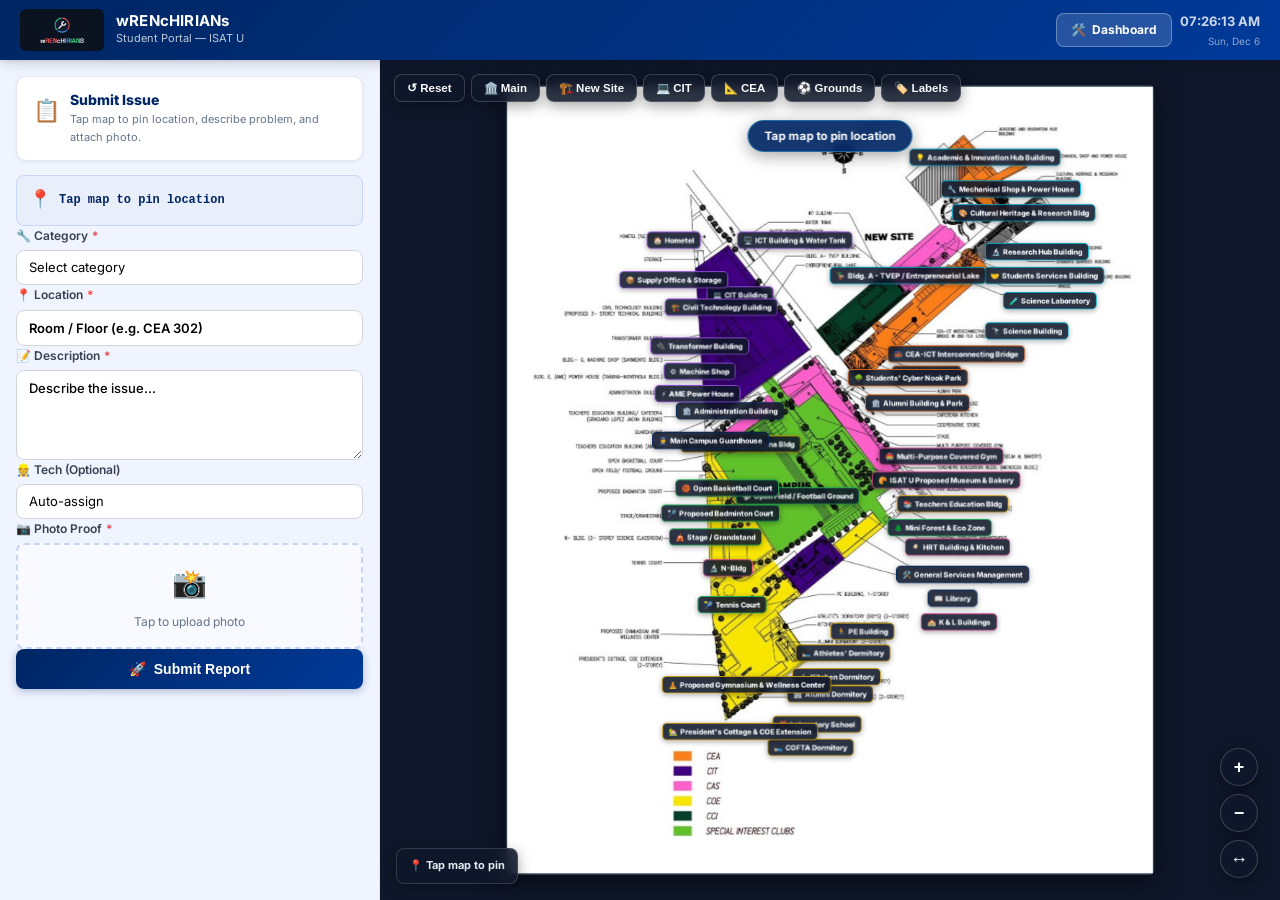
==== commit bdf73783: "added all changes" ====
--- a/index.html
+++ b/index.html
@@ -3,418 +3,177 @@
 <head>
   <meta charset="UTF-8" />
   <meta name="viewport" content="width=device-width, initial-scale=1.0" />
-  <title>ISATU Campus Maintenance &amp; Issue Reporting System</title>
+  <title>wRENcHIRIANs — Campus Issue Reporting (Student Portal)</title>
 
   <!-- Tailwind CSS CDN -->
   <script src="https://cdn.tailwindcss.com"></script>
-
-  <!-- MapLibre GL JS CDN -->
-  <link href="https://unpkg.com/maplibre-gl@4.5.2/dist/maplibre-gl.css" rel="stylesheet" />
-  <script src="https://unpkg.com/maplibre-gl@4.5.2/dist/maplibre-gl.js"></script>
 
   <!-- Inter Font -->
   <link rel="preconnect" href="https://fonts.googleapis.com" />
   <link href="https://fonts.googleapis.com/css2?family=Inter:wght@400;500;600;700;800&display=swap" rel="stylesheet" />
 
-  <!-- Custom CSS -->
+  <!-- Favicon -->
+  <link rel="icon" type="image/png" href="assets/wrenchirians-logo.png" />
+
+  <!-- App Styles & Custom 2D Blueprint Campus Engine CSS -->
   <link rel="stylesheet" href="style.css" />
+  <link rel="stylesheet" href="student-portal.css" />
+  <link rel="stylesheet" href="campus-map-2d.css" />
 </head>
 <body>
 
 <div id="app-shell">
 
-  <!-- ══════════════════════════════════════════
-       HEADER
-  ══════════════════════════════════════════ -->
+  <!-- ══════════════════ HEADER ══════════════════ -->
   <header id="app-header" role="banner">
     <div class="header-brand">
-      <div class="header-logo" aria-hidden="true">ISATU</div>
+      <img src="assets/wrenchirians-logo.png" alt="wRENcHIRIANs Logo" class="header-logo-img" />
       <div>
-        <h1>Campus Maintenance &amp; Issue Reporting</h1>
-        <div class="header-sub">Track 3 — La Paz Main Campus</div>
+        <h1>wRENcHIRIANs</h1>
+        <div class="header-sub">Student Portal — ISAT U</div>
       </div>
     </div>
-    <div class="header-time" aria-live="polite">
-      <span id="hdr-time" style="font-size:13px;font-weight:700;"></span>
-      <span id="hdr-date" style="font-size:10px;opacity:.7;"></span>
+    <div style="display:flex;align-items:center;gap:8px;">
+      <a href="dashboard.html" class="dash-link-btn" title="Open Maintenance Dispatch Board">
+        🛠️ <span class="hide-mobile">Dashboard</span>
+      </a>
+      <div class="header-time hide-mobile" aria-live="polite">
+        <span id="hdr-time" style="font-size:13px;font-weight:700;"></span>
+        <span id="hdr-date" style="font-size:10px;opacity:.7;"></span>
+      </div>
     </div>
   </header>
 
-  <!-- ══════════════════════════════════════════
-       TAB NAVIGATION
-  ══════════════════════════════════════════ -->
-  <nav id="tab-nav" role="tablist" aria-label="Main navigation">
-    <button id="tab-btn-report" class="tab-btn active" role="tab" aria-selected="true"
-            aria-controls="tab-report" data-panel="tab-report">
-      <span class="tab-icon" aria-hidden="true">📋</span>
-      Report Issue
+  <!-- Mobile Segmented View Switcher (Visible only on phone <= 768px) -->
+  <div class="mobile-tab-bar" id="mobile-tab-bar" role="tablist" aria-label="View switcher">
+    <button type="button" class="mobile-tab-btn active" id="tab-btn-form" onclick="switchMobileView('form')">
+      📋 Form
     </button>
-    <button id="tab-btn-dispatch" class="tab-btn" role="tab" aria-selected="false"
-            aria-controls="tab-dispatch" data-panel="tab-dispatch">
-      <span class="tab-icon" aria-hidden="true">🛠️</span>
-      Dispatch Board
-      <span class="badge-pill" id="badge-total-tickets" aria-label="Total tickets">0</span>
+    <button type="button" class="mobile-tab-btn" id="tab-btn-map" onclick="switchMobileView('map')">
+      🗺️ Pin on Map
     </button>
-    <button id="tab-btn-benchmark" class="tab-btn" role="tab" aria-selected="false"
-            aria-controls="tab-benchmark" data-panel="tab-benchmark">
-      <span class="tab-icon" aria-hidden="true">⚡</span>
-      Benchmark
-    </button>
-  </nav>
+  </div>
 
-  <!-- ══════════════════════════════════════════
-       TAB 1: STUDENT REPORT
-  ══════════════════════════════════════════ -->
-  <section id="tab-report" class="tab-panel active" role="tabpanel" aria-labelledby="tab-btn-report">
+  <!-- ══════════════════ PAGE BODY ══════════════════ -->
+  <main id="student-main">
 
-    <div class="section-header">
-      <div>
-        <h2>📋 Submit a Maintenance Issue</h2>
-        <p>Pin your location on the map, fill the form, and submit your report.</p>
-      </div>
-    </div>
+    <!-- Left: Report Form Sidebar -->
+    <aside id="report-sidebar">
 
-    <div class="p-4 flex flex-col gap-3" style="max-width:720px;margin:0 auto;">
-
-      <!-- Report Alert -->
-      <div id="report-alert" role="alert" aria-live="assertive"></div>
-
-      <!-- Map -->
-      <div class="form-group">
-        <label class="form-label">
-          <span>📍</span> Pin Location on Map
-          <span class="required">*</span>
-        </label>
-        <div class="map-wrapper">
-          <div id="report-map" aria-label="Campus map — click to pin your issue location"></div>
-          <div class="map-hint" aria-hidden="true">Click on the map to pin your location</div>
+      <div class="sidebar-title">
+        <span>📋</span>
+        <div>
+          <h2>Submit Issue</h2>
+          <p>Tap map to pin location, describe problem, and attach photo.</p>
         </div>
       </div>
 
-      <!-- Coordinates + GPS -->
-      <div class="flex gap-2" style="align-items:center;flex-wrap:wrap;">
-        <span id="coords-display" aria-live="polite">
-          <span aria-hidden="true">📌</span>
-          <span id="coords-text">No pin placed yet</span>
-        </span>
-        <button id="btn-use-gps" aria-label="Use my GPS location, clamped to campus bounds">
-          <span aria-hidden="true">📡</span> Use My GPS
-        </button>
-      </div>
+      <!-- Alert notification box -->
+      <div id="report-alert" role="alert" aria-live="assertive"></div>
 
-      <!-- Building Quick-Select -->
-      <div class="form-group">
-        <label class="form-label">🏫 Quick Building Select</label>
-        <div id="building-chips" role="group" aria-label="Quick building selection">
-          <label style="font-size:11px;font-weight:600;color:#64748b;width:100%;margin-bottom:4px;">
-            Tap a building to auto-pin its location:
-          </label>
-          <button class="building-chip" data-building="Admin"       data-lat="10.71560" data-lng="122.56580" aria-label="Admin Building">🏛️ Admin</button>
-          <button class="building-chip" data-building="Engineering" data-lat="10.71480" data-lng="122.56550" aria-label="Engineering Building">⚙️ Engineering</button>
-          <button class="building-chip" data-building="CIT"         data-lat="10.71510" data-lng="122.56620" aria-label="CIT Building">💻 CIT</button>
-          <button class="building-chip" data-building="CEA"         data-lat="10.71540" data-lng="122.56650" aria-label="CEA Building">📐 CEA</button>
-          <button class="building-chip" data-building="Education"   data-lat="10.71600" data-lng="122.56530" aria-label="Education Building">📚 Education</button>
-          <button class="building-chip" data-building="Library"     data-lat="10.71580" data-lng="122.56600" aria-label="Library">📖 Library</button>
-          <button class="building-chip" data-building="ICT"         data-lat="10.71520" data-lng="122.56570" aria-label="ICT Building">🖥️ ICT</button>
-        </div>
-      </div>
+      <!-- Main Submission Form -->
+      <form id="issue-report-form" novalidate aria-label="Campus issue report form">
 
-      <!-- Report Form -->
-      <form id="issue-report-form" novalidate aria-label="Issue report form">
+        <!-- Hidden coordinates calculated from 2D blueprint map -->
+        <input type="hidden" id="report-lat" name="latitude" />
+        <input type="hidden" id="report-lng" name="longitude" />
 
-        <!-- Hidden Coordinates -->
-        <input type="hidden" id="report-lat" name="lat" />
-        <input type="hidden" id="report-lng" name="lng" />
-
-        <div class="flex flex-col gap-3">
-
-          <!-- Issue Type -->
-          <div class="form-group">
-            <label class="form-label" for="issue-type">
-              🔧 Issue Type <span class="required">*</span>
-            </label>
-            <select id="issue-type" name="issue_type" class="form-control" required aria-required="true">
-              <option value="" disabled selected>— Select issue category —</option>
-              <option value="IT / PC &amp; Network">💻 IT / PC &amp; Network</option>
-              <option value="Electrical">⚡ Electrical</option>
-              <option value="Plumbing">🚿 Plumbing</option>
-              <option value="Aircon / HVAC">❄️ Aircon / HVAC</option>
-              <option value="Furniture / Civil">🪑 Furniture / Civil</option>
-            </select>
-          </div>
-
-          <!-- Location Text -->
-          <div class="form-group">
-            <label class="form-label" for="location-text">
-              📍 Location Description <span class="required">*</span>
-            </label>
-            <input id="location-text" name="location_text" type="text" class="form-control"
-                   placeholder="e.g. CIT Building Room 203, 2nd Floor" required aria-required="true" />
-          </div>
-
-          <!-- Issue Description -->
-          <div class="form-group">
-            <label class="form-label" for="issue-description">
-              📝 Describe the Issue <span class="required">*</span>
-            </label>
-            <textarea id="issue-description" name="description" class="form-control"
-                      placeholder="Describe the problem in detail — what, where, when, severity..."
-                      required aria-required="true" rows="4"></textarea>
-          </div>
-
-          <!-- Preferred Technician -->
-          <div class="form-group">
-            <label class="form-label" for="preferred-tech">
-              👷 Preferred Technician
-            </label>
-            <select id="preferred-tech" name="preferred_tech" class="form-control">
-              <option value="All">All (No preference)</option>
-              <option value="MIS Technician">🖥️ MIS Technician</option>
-              <option value="Electrician">⚡ Electrician</option>
-              <option value="Plumber">🔧 Plumber</option>
-              <option value="HVAC Tech">❄️ HVAC Tech</option>
-              <option value="General Maintenance">🛠️ General Maintenance</option>
-            </select>
-          </div>
-
-          <!-- Photo Upload -->
-          <div class="form-group">
-            <label class="form-label">📷 Attach Photo <span style="font-weight:400;color:#9ca3af;">(Optional)</span></label>
-            <div class="photo-upload-zone" id="photo-drop-zone">
-              <label class="photo-upload-label" for="photo-input">
-                <span class="upload-icon" aria-hidden="true">📸</span>
-                <span>Click or drag to upload a photo</span>
-                <span style="font-size:10px;color:#9ca3af;">JPG, PNG, WEBP — max 5MB</span>
-              </label>
-              <input id="photo-input" name="photo" type="file" accept="image/*" aria-label="Upload photo" />
-            </div>
-            <div id="photo-preview-container" aria-label="Photo preview">
-              <img id="photo-preview-img" src="" alt="Preview" title="Click to enlarge" />
-              <span id="photo-file-name"></span>
-              <button type="button" id="btn-remove-photo" aria-label="Remove photo">✕ Remove</button>
-            </div>
-          </div>
-
-          <!-- Submit -->
-          <button type="submit" id="btn-submit-report" aria-label="Submit issue report">
-            <span class="btn-icon" aria-hidden="true">🚀</span>
-            <span class="btn-label">Submit Report</span>
-          </button>
-
-        </div>
-      </form>
-
-    </div>
-  </section>
-
-  <!-- ══════════════════════════════════════════
-       TAB 2: TECHNICIAN DISPATCH BOARD
-  ══════════════════════════════════════════ -->
-  <section id="tab-dispatch" class="tab-panel" role="tabpanel" aria-labelledby="tab-btn-dispatch">
-
-    <div class="section-header">
-      <div>
-        <h2>🛠️ Technician Dispatch Board</h2>
-        <p>Live overview of all campus maintenance tickets — claim and resolve assignments.</p>
-      </div>
-    </div>
-
-    <!-- Stats Bar -->
-    <div id="stats-bar" role="region" aria-label="Ticket statistics">
-      <div class="stat-card total">
-        <div class="stat-value" id="stat-total">0</div>
-        <div class="stat-label">Total</div>
-      </div>
-      <div class="stat-card reported">
-        <div class="stat-value" id="stat-reported">0</div>
-        <div class="stat-label">Reported</div>
-      </div>
-      <div class="stat-card inprogress">
-        <div class="stat-value" id="stat-in-progress">0</div>
-        <div class="stat-label">In Progress</div>
-      </div>
-      <div class="stat-card resolved">
-        <div class="stat-value" id="stat-resolved">0</div>
-        <div class="stat-label">Resolved</div>
-      </div>
-      <div class="stat-card urgent">
-        <div class="stat-value" id="stat-urgent">0</div>
-        <div class="stat-label">Urgent</div>
-      </div>
-    </div>
-
-    <!-- Dispatch Map -->
-    <div class="p-3">
-      <div class="form-group mb-2">
-        <label class="form-label">🗺️ Campus Issue Overview Map</label>
-        <div class="map-wrapper">
-          <div id="dispatch-map" aria-label="Dispatch overview map showing all ticket pins"></div>
-          <div class="map-hint" aria-hidden="true">
-            🔴 Reported &nbsp;|&nbsp; 🟡 In Progress &nbsp;|&nbsp; 🟢 Resolved
-          </div>
-        </div>
-      </div>
-    </div>
-
-    <!-- Filters -->
-    <div id="dispatch-filters" role="search" aria-label="Ticket filters">
-      <div class="filter-group" role="group" aria-label="Filter by status">
-        <button class="filter-status-btn active" data-status="all" aria-pressed="true">All</button>
-        <button class="filter-status-btn" data-status="reported"    aria-pressed="false">Reported</button>
-        <button class="filter-status-btn" data-status="in_progress" aria-pressed="false">In Progress</button>
-        <button class="filter-status-btn" data-status="resolved"    aria-pressed="false">Resolved</button>
-      </div>
-
-      <select id="filter-role-select" aria-label="Filter by technician role">
-        <option value="">All Roles</option>
-        <option value="MIS Technician">MIS Technician</option>
-        <option value="Electrician">Electrician</option>
-        <option value="Plumber">Plumber</option>
-        <option value="HVAC Tech">HVAC Tech</option>
-        <option value="General Maintenance">General Maintenance</option>
-      </select>
-
-      <input id="filter-search-input" type="search" placeholder="🔍 Search tickets…"
-             aria-label="Search tickets by keyword" autocomplete="off" />
-
-      <button id="btn-refresh-icon" title="Refresh tickets" aria-label="Refresh ticket list">
-        ↻
-      </button>
-    </div>
-
-    <!-- Ticket Cards Grid -->
-    <div id="tickets-container" role="list" aria-label="Ticket list" aria-live="polite"></div>
-
-    <!-- Empty State -->
-    <div id="tickets-empty" role="status" aria-live="polite">
-      <div class="empty-icon" aria-hidden="true">📭</div>
-      <p>No tickets match the current filter.</p>
-      <p style="font-size:12px;color:#94a3b8;">Try adjusting filters or submitting a new report.</p>
-    </div>
-
-  </section>
-
-  <!-- ══════════════════════════════════════════
-       TAB 3: BASELINE BENCHMARK
-  ══════════════════════════════════════════ -->
-  <section id="tab-benchmark" class="tab-panel" role="tabpanel" aria-labelledby="tab-btn-benchmark">
-
-    <div class="section-header">
-      <div>
-        <h2>⚡ Baseline Benchmark</h2>
-        <p>Stress-test the backend API with batch ticket submission. Measures latency, merge detection, and validation.</p>
-      </div>
-    </div>
-
-    <div class="benchmark-wrapper">
-
-      <div class="form-group">
-        <label class="form-label" for="benchmark-textarea">
-          📄 Batch Input
-          <span style="font-weight:400;color:#9ca3af;font-size:11px;">— one entry per line: issue_type | location_text | description</span>
-        </label>
-        <textarea id="benchmark-textarea"
-                  aria-label="Batch benchmark input, one row per line: issue_type pipe location_text pipe description"
-                  placeholder="IT / PC &amp; Network | CIT Room 201 | Projector not displaying
-Electrical | Admin Building | Flickering lights 2nd floor
-Plumbing | CEA CR | Leaking faucet near sink 3
-..."></textarea>
-      </div>
-
-      <div class="benchmark-actions">
-        <button class="btn-benchmark btn-load-sample" onclick="loadSampleBenchmarkData()"
-                aria-label="Load 10 sample benchmark records">
-          <span aria-hidden="true">📂</span> Load Sample Data (10)
-        </button>
-        <button id="btn-run-benchmark" class="btn-benchmark" aria-label="Run benchmark test">
-          <span aria-hidden="true">▶</span> Run Benchmark
-        </button>
-      </div>
-
-      <!-- Scorecard -->
-      <div id="benchmark-scorecard" aria-live="polite" aria-label="Benchmark results scorecard">
-
-        <div class="scorecard-header">
-          <h3>📊 Benchmark Results</h3>
-          <span id="scorecard-timestamp" aria-label="Benchmark run time"></span>
+        <!-- Pinned Location Status Card -->
+        <div class="pin-display" id="pin-display" onclick="handlePinDisplayClick()" title="Tap to select location on map">
+          <span style="font-size:18px;">📍</span>
+          <span id="coords-text">Tap map to pin location</span>
         </div>
 
-        <div class="scorecard-metrics" role="list">
-          <div class="metric-box exec" role="listitem">
-            <div class="metric-value" id="metric-exec-time">—</div>
-            <div class="metric-label">Exec Time (ms)</div>
+        <!-- Issue Type Dropdown -->
+        <div class="form-group">
+          <label class="form-label" for="issue-type">
+            🔧 Category <span class="required">*</span>
+          </label>
+          <select id="issue-type" name="issue_type" class="form-control" required style="color:#000000 !important; background-color:#ffffff !important;">
+            <option value="" disabled selected>Select category</option>
+            <option value="IT / PC &amp; Network">💻 IT / PC &amp; Network</option>
+            <option value="Electrical">⚡ Electrical</option>
+            <option value="Plumbing">🚿 Plumbing</option>
+            <option value="Aircon / HVAC">❄️ Aircon / HVAC</option>
+            <option value="Furniture / Civil">🪑 Furniture / Civil</option>
+          </select>
+        </div>
+
+        <!-- Location Description -->
+        <div class="form-group">
+          <label class="form-label" for="location-text">
+            📍 Location <span class="required">*</span>
+          </label>
+          <input id="location-text" name="location_text" type="text" class="form-control"
+                 placeholder="Room / Floor (e.g. CEA 302)" required style="color:#000000 !important; background-color:#ffffff !important; caret-color:#000000 !important; font-weight:600;" />
+        </div>
+
+        <!-- Problem Description -->
+        <div class="form-group">
+          <label class="form-label" for="issue-description">
+            📝 Description <span class="required">*</span>
+          </label>
+          <textarea id="issue-description" name="description" class="form-control"
+                    placeholder="Describe the issue..."
+                    required rows="3" style="color:#000000 !important; background-color:#ffffff !important; caret-color:#000000 !important; font-weight:500;"></textarea>
+        </div>
+
+        <!-- Preferred Technician -->
+        <div class="form-group">
+          <label class="form-label" for="preferred-tech">👷 Tech (Optional)</label>
+          <select id="preferred-tech" name="preferred_tech" class="form-control" style="color:#000000 !important; background-color:#ffffff !important;">
+            <option value="All">Auto-assign</option>
+            <option value="MIS Technician">🖥️ MIS Technician</option>
+            <option value="Electrician">⚡ Electrician</option>
+            <option value="Plumber">🔧 Plumber</option>
+            <option value="HVAC Tech">❄️ HVAC Tech</option>
+            <option value="General Maintenance">🛠️ General Maintenance</option>
+          </select>
+        </div>
+
+        <!-- Photo Upload Zone (REQUIRED for report validation) -->
+        <div class="form-group">
+          <label class="form-label">📷 Photo Proof <span class="required">*</span></label>
+          <div class="photo-upload-zone" id="photo-drop-zone">
+            <label class="photo-upload-label" for="photo-input">
+              <span class="upload-icon" aria-hidden="true">📸</span>
+              <span>Tap to upload photo</span>
+            </label>
+            <input id="photo-input" name="photo" type="file" accept="image/*" required />
           </div>
-          <div class="metric-box inserted" role="listitem">
-            <div class="metric-value" id="metric-inserted">—</div>
-            <div class="metric-label">Inserted</div>
-          </div>
-          <div class="metric-box merged" role="listitem">
-            <div class="metric-value" id="metric-merged">—</div>
-            <div class="metric-label">Merged</div>
-          </div>
-          <div class="metric-box rejected" role="listitem">
-            <div class="metric-value" id="metric-rejected">—</div>
-            <div class="metric-label">Rejected</div>
+          <div id="photo-preview-container" aria-label="Photo preview">
+            <img id="photo-preview-img" src="" alt="Preview" title="Click to enlarge" />
+            <span id="photo-file-name"></span>
+            <button type="button" id="btn-remove-photo" aria-label="Remove photo">✕ Remove</button>
           </div>
         </div>
 
-        <div class="scorecard-log-header">
-          <span aria-hidden="true">📋</span> Audit Log
-        </div>
-        <div id="benchmark-log-container" role="log" aria-label="Benchmark audit log" aria-live="off"></div>
+        <!-- Submit Button -->
+        <button type="submit" id="btn-submit-report">
+          <span class="btn-icon" aria-hidden="true">🚀</span>
+          <span class="btn-label">Submit Report</span>
+        </button>
 
-      </div>
-    </div>
-  </section>
+      </form>
+    </aside>
+
+    <!-- Right: Authentic 2D Interactive Blueprint Campus Map -->
+    <section id="map-panel" style="flex:1;position:relative;display:flex;flex-direction:column;overflow:hidden;">
+      <div id="report-map" style="width:100%;height:100%;"></div>
+    </section>
+
+  </main>
 
 </div><!-- /app-shell -->
 
-
-<!-- ══════════════════════════════════════════
-     CLAIM MODAL
-══════════════════════════════════════════ -->
-<div id="claim-modal" class="modal-overlay" role="dialog" aria-modal="true"
-     aria-labelledby="claim-modal-title" aria-describedby="claim-modal-desc">
-  <div class="modal-box">
-    <div class="modal-header">
-      <h3 id="claim-modal-title">🛠️ Claim Ticket</h3>
-      <button class="modal-close" aria-label="Close claim modal"
-              onclick="closeModal('claim-modal')">×</button>
-    </div>
-    <div class="modal-body">
-      <p id="claim-modal-desc" style="font-size:12px;color:#64748b;margin-bottom:12px;">
-        Enter your name to claim this ticket and begin work.
-      </p>
-      <div class="modal-ticket-info" id="modal-ticket-code" aria-label="Ticket code being claimed">—</div>
-      <div class="form-group">
-        <label class="form-label" for="technician-name-input">
-          👷 Your Name <span class="required">*</span>
-        </label>
-        <input id="technician-name-input" type="text" class="form-control"
-               placeholder="Enter technician full name"
-               aria-required="true" autocomplete="name" />
-      </div>
-      <div id="claim-error-message" role="alert" aria-live="assertive"></div>
-    </div>
-    <div class="modal-footer">
-      <button class="btn-modal-cancel" onclick="closeModal('claim-modal')" aria-label="Cancel claim">Cancel</button>
-      <button id="btn-confirm-claim" aria-label="Confirm claim assignment">✓ Confirm Claim</button>
-    </div>
-  </div>
+<!-- Photo Lightbox Modal -->
+<div id="image-modal" role="dialog" aria-modal="true" aria-label="Photo lightbox" onclick="closeImageModal()">
+  <img id="image-modal-src" src="" alt="Full-size photo" />
 </div>
 
-
-<!-- ══════════════════════════════════════════
-     PHOTO LIGHTBOX MODAL
-══════════════════════════════════════════ -->
-<div id="image-modal" role="dialog" aria-modal="true" aria-label="Photo lightbox"
-     onclick="closeModal('image-modal')">
-  <img id="image-modal-src" src="" alt="Full-size ticket photo" />
-</div>
-
-
-<!-- App JS -->
-<script src="app.js"></script>
+<!-- Interactive 2D Blueprint Engine & Student Portal Scripts -->
+<script src="campus-map-2d.js"></script>
+<script src="student-portal.js"></script>
 
 </body>
 </html>
--- a/style.css
+++ b/style.css
@@ -62,7 +62,17 @@
 #app-header .header-brand {
   display: flex;
   align-items: center;
-  gap: 10px;
+  gap: 12px;
+}
+
+.header-logo-img {
+  height: 42px;
+  width: auto;
+  max-width: 100px;
+  object-fit: contain;
+  border-radius: 6px;
+  flex-shrink: 0;
+  display: block;
 }
 
 #app-header .header-logo {
@@ -100,6 +110,14 @@
   flex-direction: column;
   align-items: flex-end;
   gap: 1px;
+}
+
+@media (max-width: 768px) {
+  .hide-mobile { display: none !important; }
+  #app-header { height: 50px; padding: 0 10px; }
+  .header-logo-img { height: 32px; }
+  #app-header h1 { font-size: 14px; }
+  .dash-link-btn { padding: 4px 8px; font-size: 11px; }
 }
 
 /* ── Tab Navigation ── */
@@ -335,8 +353,10 @@
   border-radius: var(--radius-sm);
   font-size: 13px;
   font-family: inherit;
-  color: #1e293b;
-  background: white;
+  color: #000000 !important;
+  -webkit-text-fill-color: #000000 !important;
+  caret-color: #000000 !important;
+  background: #ffffff !important;
   transition: var(--transition);
   outline: none;
 }
@@ -358,6 +378,17 @@
   padding-right: 30px;
 }
 
+input:-webkit-autofill,
+input:-webkit-autofill:hover,
+input:-webkit-autofill:focus,
+textarea:-webkit-autofill,
+select:-webkit-autofill {
+  -webkit-text-fill-color: #000000 !important;
+  -webkit-box-shadow: 0 0 0px 1000px #ffffff inset !important;
+  box-shadow: 0 0 0px 1000px #ffffff inset !important;
+  caret-color: #000000 !important;
+}
+
 /* ── Photo Upload ── */
 .photo-upload-zone {
   border: 2px dashed #c7d6f5;
@@ -618,6 +649,8 @@
   overflow: hidden;
   transition: var(--transition);
   position: relative;
+  flex-shrink: 0 !important;
+  height: auto !important;
 }
 
 .ticket-card:hover { transform: translateY(-3px); box-shadow: var(--shadow-md); border-color: #c7d6f5; }
--- a/student-portal.css
+++ b/student-portal.css
@@ -0,0 +1,501 @@
+/* ============================================================
+   student-portal.css
+   ISATU Campus Issue Reporting — Student Portal Layout
+   Split-screen: left = form, right = full 3D map
+   ============================================================ */
+
+/* ── Dashboard link button in header ── */
+.dash-link-btn {
+  display: flex;
+  align-items: center;
+  gap: 6px;
+  background: rgba(255,255,255,0.15);
+  color: white;
+  border: 1.5px solid rgba(255,255,255,0.3);
+  border-radius: 8px;
+  padding: 6px 14px;
+  font-size: 12px;
+  font-weight: 700;
+  text-decoration: none;
+  transition: background .2s;
+  white-space: nowrap;
+}
+.dash-link-btn:hover { background: rgba(255,255,255,0.25); }
+
+/* ── Main layout: sidebar + map, side by side ── */
+#student-main {
+  display: flex;
+  height: calc(100vh - 60px);   /* full height minus header */
+  overflow: hidden;
+}
+
+/* ── LEFT SIDEBAR — Report Form ── */
+#report-sidebar {
+  width: 380px;
+  min-width: 320px;
+  max-width: 420px;
+  flex-shrink: 0;
+  background: #f0f4ff;
+  overflow-y: auto;
+  padding: 16px;
+  display: flex;
+  flex-direction: column;
+  gap: 14px;
+  border-right: 1px solid #e2e8f0;
+}
+
+.sidebar-title {
+  display: flex;
+  gap: 10px;
+  align-items: flex-start;
+  background: white;
+  border-radius: 10px;
+  padding: 14px 16px;
+  border: 1px solid #e2e8f0;
+  box-shadow: 0 1px 4px rgba(0,0,0,.06);
+}
+
+.sidebar-title span { font-size: 22px; flex-shrink: 0; margin-top: 2px; }
+
+.sidebar-title h2 {
+  font-size: 14px;
+  font-weight: 800;
+  color: #002663;
+  line-height: 1.3;
+}
+
+.sidebar-title p {
+  font-size: 11px;
+  color: #64748b;
+  margin-top: 2px;
+}
+
+/* ── Pinned location display ── */
+.pin-display {
+  display: flex;
+  align-items: center;
+  gap: 8px;
+  background: #e8eefa;
+  border: 1.5px solid #c7d6f5;
+  border-radius: 8px;
+  padding: 10px 12px;
+  font-size: 12px;
+  font-weight: 600;
+  color: #002663;
+  font-family: 'JetBrains Mono', 'Courier New', monospace;
+  min-height: 42px;
+  transition: background .2s, border-color .2s;
+}
+
+.pin-display.has-pin {
+  background: #f0fdf4;
+  border-color: #86efac;
+  color: #166534;
+}
+
+/* ── RIGHT: Map Panel ── */
+#map-panel {
+  flex: 1;
+  position: relative;
+  display: flex;
+  flex-direction: column;
+  overflow: hidden;
+}
+
+/* ── Map toolbar row ── */
+#map-toolbar {
+  display: flex;
+  align-items: center;
+  justify-content: space-between;
+  padding: 8px 14px;
+  background: white;
+  border-bottom: 1px solid #e2e8f0;
+  gap: 10px;
+  flex-wrap: wrap;
+  flex-shrink: 0;
+  z-index: 10;
+}
+
+.toolbar-btn {
+  display: flex;
+  align-items: center;
+  gap: 5px;
+  padding: 5px 11px;
+  border: 1.5px solid #d1d5db;
+  border-radius: 20px;
+  background: white;
+  font-size: 11px;
+  font-weight: 700;
+  color: #374151;
+  cursor: pointer;
+  transition: all .15s;
+  white-space: nowrap;
+}
+
+.toolbar-btn:hover { border-color: #002663; color: #002663; background: #f0f4ff; }
+.toolbar-btn.active { background: #002663; color: white; border-color: #002663; }
+
+/* ── Hint banner ── */
+#map-click-hint {
+  position: absolute;
+  top: 54px;    /* below toolbar */
+  left: 50%;
+  transform: translateX(-50%);
+  background: rgba(0,38,99,.88);
+  color: white;
+  font-size: 11px;
+  font-weight: 600;
+  padding: 6px 16px;
+  border-radius: 20px;
+  z-index: 20;
+  pointer-events: none;
+  white-space: nowrap;
+  backdrop-filter: blur(4px);
+  transition: opacity .4s;
+}
+
+#map-click-hint.hidden { opacity: 0; }
+
+/* ── The actual map div ── */
+#report-map {
+  flex: 1;
+  width: 100%;
+  /* override style.css fixed height */
+  height: 100% !important;
+  min-height: 400px;
+  border-radius: 0;
+  border: none;
+}
+
+/* ── Map legend (bottom-left) ── */
+#map-legend {
+  position: absolute;
+  bottom: 32px;
+  left: 10px;
+  z-index: 20;
+  background: rgba(255,255,255,.95);
+  border-radius: 10px;
+  box-shadow: 0 2px 10px rgba(0,0,0,.18);
+  padding: 10px 12px;
+  display: flex;
+  flex-direction: column;
+  gap: 5px;
+}
+
+.legend-item {
+  display: flex;
+  align-items: center;
+  gap: 7px;
+  font-size: 11px;
+  font-weight: 600;
+  color: #374151;
+}
+
+.legend-swatch {
+  width: 13px;
+  height: 13px;
+  border-radius: 3px;
+  flex-shrink: 0;
+  border: 1px solid rgba(0,0,0,.12);
+}
+
+/* ── Building info popup (floats at bottom-center of map) ── */
+#building-info-panel {
+  position: absolute;
+  bottom: 32px;
+  left: 50%;
+  transform: translateX(-50%);
+  z-index: 30;
+  background: white;
+  border-radius: 14px;
+  box-shadow: 0 8px 32px rgba(0,38,99,.28);
+  padding: 16px 20px;
+  min-width: 300px;
+  max-width: 420px;
+  width: calc(100% - 180px);
+  display: none;
+  border-top: 4px solid #002663;
+  animation: bipSlide .22s ease;
+}
+
+#building-info-panel.show { display: block; }
+
+@keyframes bipSlide {
+  from { opacity:0; transform: translateX(-50%) translateY(10px); }
+  to   { opacity:1; transform: translateX(-50%) translateY(0); }
+}
+
+.bip-header {
+  display: flex;
+  align-items: flex-start;
+  justify-content: space-between;
+  gap: 10px;
+  margin-bottom: 8px;
+}
+
+.bip-name {
+  font-size: 14px;
+  font-weight: 800;
+  color: #002663;
+  line-height: 1.3;
+}
+
+.bip-college {
+  font-size: 11px;
+  font-weight: 700;
+  padding: 2px 8px;
+  border-radius: 20px;
+  margin-top: 4px;
+  display: inline-block;
+}
+
+.bip-close {
+  background: #f1f5f9;
+  border: none;
+  border-radius: 50%;
+  width: 26px;
+  height: 26px;
+  font-size: 15px;
+  cursor: pointer;
+  display: flex;
+  align-items: center;
+  justify-content: center;
+  flex-shrink: 0;
+  color: #64748b;
+}
+.bip-close:hover { background: #e2e8f0; }
+
+.bip-coords {
+  font-size: 11px;
+  color: #64748b;
+  font-family: monospace;
+  margin-bottom: 10px;
+}
+
+.bip-pin-btn {
+  width: 100%;
+  padding: 10px;
+  background: linear-gradient(135deg, #002663, #003a99);
+  color: white;
+  border: none;
+  border-radius: 8px;
+  font-size: 13px;
+  font-weight: 700;
+  cursor: pointer;
+  display: flex;
+  align-items: center;
+  justify-content: center;
+  gap: 7px;
+  transition: transform .15s, box-shadow .15s;
+}
+.bip-pin-btn:hover { transform: translateY(-1px); box-shadow: 0 4px 14px rgba(0,38,99,.35); }
+
+/* ── Photo lightbox ── */
+#image-modal {
+  display: none;
+  position: fixed;
+  inset: 0;
+  background: rgba(0,0,0,.85);
+  z-index: 2000;
+  align-items: center;
+  justify-content: center;
+  cursor: zoom-out;
+}
+#image-modal.open { display: flex; }
+#image-modal img {
+  max-width: 90vw;
+  max-height: 90vh;
+  border-radius: 10px;
+  box-shadow: 0 20px 60px rgba(0,0,0,.5);
+  object-fit: contain;
+}
+
+/* ── Report alert in sidebar ── */
+#report-alert {
+  display: none;
+  border-radius: 8px;
+  padding: 12px 14px;
+  font-size: 12px;
+  font-weight: 500;
+  align-items: flex-start;
+  gap: 8px;
+  animation: slideDown .3s ease;
+}
+#report-alert.show    { display: flex; }
+#report-alert.success { background:#f0fdf4;border:1px solid #86efac;color:#166534; }
+#report-alert.warning { background:#fffbeb;border:1px solid #fcd34d;color:#92400e; }
+#report-alert.error   { background:#fef2f2;border:1px solid #fca5a5;color:#991b1b; }
+@keyframes slideDown { from{opacity:0;transform:translateY(-6px)} to{opacity:1;transform:none} }
+
+/* ── Spinner ── */
+.spinner {
+  width: 16px; height: 16px;
+  border: 2.5px solid rgba(255,255,255,.3);
+  border-top-color: white;
+  border-radius: 50%;
+  animation: spin .6s linear infinite;
+  display: inline-block;
+  flex-shrink: 0;
+}
+@keyframes spin { to { transform: rotate(360deg); } }
+
+/* ── Mobile Segmented Tab Bar ── */
+.mobile-tab-bar {
+  display: none;
+}
+
+/* ── Responsive: mobile phone optimization ── */
+@media (max-width: 768px) {
+  body {
+    overflow: hidden;
+    height: 100vh;
+  }
+
+  .hide-mobile {
+    display: none !important;
+  }
+
+  .mobile-tab-bar {
+    display: flex;
+    background: #002663;
+    padding: 6px 10px;
+    gap: 8px;
+    border-bottom: 1px solid rgba(255, 255, 255, 0.15);
+    flex-shrink: 0;
+    z-index: 80;
+  }
+
+  .mobile-tab-btn {
+    flex: 1;
+    padding: 7px 10px;
+    border-radius: 8px;
+    background: rgba(255, 255, 255, 0.12);
+    border: 1px solid rgba(255, 255, 255, 0.2);
+    color: #ffffff;
+    font-size: 12.5px;
+    font-weight: 700;
+    cursor: pointer;
+    display: flex;
+    align-items: center;
+    justify-content: center;
+    gap: 6px;
+    transition: all 0.2s ease;
+  }
+
+  .mobile-tab-btn.active {
+    background: #ffffff;
+    color: #002663;
+    border-color: #ffffff;
+    box-shadow: 0 2px 8px rgba(0, 0, 0, 0.2);
+  }
+
+  #student-main {
+    flex-direction: column;
+    height: calc(100vh - 104px);
+    overflow: hidden;
+    position: relative;
+  }
+
+  #report-sidebar {
+    width: 100%;
+    max-width: 100%;
+    height: 100%;
+    border-right: none;
+    padding: 12px;
+    gap: 10px;
+    overflow-y: auto;
+  }
+
+  #map-panel {
+    width: 100%;
+    height: 100%;
+    position: absolute;
+    inset: 0;
+  }
+
+  .mobile-hidden {
+    display: none !important;
+  }
+
+  .sidebar-title {
+    padding: 10px 12px;
+  }
+
+  .sidebar-title span {
+    font-size: 18px;
+  }
+
+  .sidebar-title h2 {
+    font-size: 13px;
+  }
+
+  .sidebar-title p {
+    font-size: 11px;
+  }
+
+  .pin-display {
+    padding: 8px 10px;
+    font-size: 11px;
+    cursor: pointer;
+  }
+
+  .photo-upload-zone {
+    padding: 10px;
+  }
+
+  /* Voluntary Floating Pin Notice on Mobile */
+  .mobile-pin-notice {
+    position: absolute;
+    bottom: 20px;
+    left: 50%;
+    transform: translateX(-50%) translateY(20px);
+    background: rgba(0, 38, 99, 0.95);
+    backdrop-filter: blur(8px);
+    -webkit-backdrop-filter: blur(8px);
+    color: #ffffff;
+    padding: 8px 14px;
+    border-radius: 30px;
+    box-shadow: 0 4px 18px rgba(0, 0, 0, 0.4);
+    display: flex;
+    align-items: center;
+    gap: 10px;
+    font-size: 12px;
+    z-index: 60;
+    opacity: 0;
+    pointer-events: none;
+    transition: all 0.25s ease;
+    white-space: nowrap;
+    border: 1px solid rgba(255, 255, 255, 0.25);
+  }
+
+  .mobile-pin-notice.show {
+    opacity: 1;
+    pointer-events: auto;
+    transform: translateX(-50%) translateY(0);
+  }
+
+  .mobile-pin-notice .btn-return-form {
+    background: #facc15;
+    color: #0f172a;
+    border: none;
+    font-weight: 800;
+    font-size: 11.5px;
+    padding: 5px 12px;
+    border-radius: 18px;
+    cursor: pointer;
+    box-shadow: 0 2px 6px rgba(0, 0, 0, 0.25);
+    transition: transform 0.15s ease;
+  }
+
+  .mobile-pin-notice .btn-return-form:active {
+    transform: scale(0.95);
+  }
+}
+
+/* Ensure all form inputs, textareas, and dropdowns show sharp black text */
+input, textarea, select, .form-control {
+  color: #000000 !important;
+  -webkit-text-fill-color: #000000 !important;
+  background-color: #ffffff !important;
+  caret-color: #000000 !important;
+}
--- a/campus-map-2d.css
+++ b/campus-map-2d.css
@@ -0,0 +1,436 @@
+/* ============================================================
+   campus-map-2d.css — ISAT U 2D Interactive Blueprint Campus Map
+   Accurate 2D blueprint representation with smooth Pan, Zoom & Pinpoint
+   ============================================================ */
+
+.campus-2d-viewport {
+  position: relative;
+  width: 100%;
+  height: 100%;
+  min-height: 480px;
+  background: #0f172a;
+  overflow: hidden;
+  user-select: none;
+  cursor: grab;
+}
+
+.campus-2d-viewport:active {
+  cursor: grabbing;
+}
+
+/* ── Pan & Zoom Transform Canvas ── */
+.campus-2d-canvas {
+  position: absolute;
+  top: 0;
+  left: 0;
+  width: 100%;
+  height: 100%;
+  transform-origin: 0 0;
+  will-change: transform;
+}
+
+/* ── Blueprint Image Container ── */
+.campus-2d-sheet {
+  position: absolute;
+  width: 900px;
+  height: 1096px; /* 841 x 1024 aspect ratio */
+  background: #ffffff;
+  box-shadow: 0 10px 40px rgba(0, 0, 0, 0.55);
+  border-radius: 6px;
+  border: 2px solid #334155;
+}
+
+.campus-2d-img {
+  width: 100%;
+  height: 100%;
+  object-fit: fill;
+  display: block;
+  pointer-events: none;
+}
+
+/* ── Interactive Overlay on the Blueprint Sheet ── */
+.campus-2d-overlay {
+  position: absolute;
+  inset: 0;
+  pointer-events: all;
+}
+
+/* ── Clickable Building Hotspots on 2D Blueprint ── */
+.hotspot-2d {
+  position: absolute;
+  transform: translate(-50%, -50%);
+  padding: 3px 8px;
+  background: rgba(15, 23, 42, 0.88);
+  backdrop-filter: blur(4px);
+  border: 1.5px solid #002663;
+  border-radius: 6px;
+  font-size: 10px;
+  font-weight: 800;
+  color: #f8fafc;
+  cursor: pointer;
+  box-shadow: 0 2px 8px rgba(0, 0, 0, 0.35);
+  white-space: nowrap;
+  transition: transform 0.15s, background 0.15s, border-color 0.15s;
+  z-index: 15;
+  display: flex;
+  align-items: center;
+  gap: 4px;
+}
+
+.hotspot-2d:hover {
+  transform: translate(-50%, -50%) scale(1.15);
+  background: #002663;
+  border-color: #38bdf8;
+  color: #ffffff;
+  z-index: 30;
+}
+
+/* College color tags */
+.hotspot-2d.zone-cea     { border-color: #f97316; }
+.hotspot-2d.zone-cit     { border-color: #a855f7; }
+.hotspot-2d.zone-cas     { border-color: #ec4899; }
+.hotspot-2d.zone-coe     { border-color: #eab308; }
+.hotspot-2d.zone-newsite { border-color: #06b6d4; }
+.hotspot-2d.zone-grounds { border-color: #22c55e; }
+
+/* ── Pinned Markers (Student Portal) ── */
+.pin-2d-student {
+  position: absolute;
+  transform: translate(-50%, -100%);
+  cursor: pointer;
+  z-index: 50;
+  display: flex;
+  flex-direction: column;
+  align-items: center;
+  animation: pinBounceIn 0.35s cubic-bezier(0.34, 1.56, 0.64, 1);
+  pointer-events: none;
+}
+
+@keyframes pinBounceIn {
+  0% { transform: translate(-50%, -150%) scale(0.6); opacity: 0; }
+  60% { transform: translate(-50%, -95%) scale(1.15); opacity: 1; }
+  100% { transform: translate(-50%, -100%) scale(1); opacity: 1; }
+}
+
+.pin-2d-marker {
+  width: 34px;
+  height: 34px;
+  border-radius: 50% 50% 50% 0;
+  transform: rotate(-45deg);
+  background: linear-gradient(135deg, #0284c7, #002663);
+  display: flex;
+  align-items: center;
+  justify-content: center;
+  box-shadow: 0 4px 14px rgba(0, 0, 0, 0.45);
+  border: 2.5px solid #ffffff;
+}
+
+.pin-2d-marker span {
+  transform: rotate(45deg);
+  font-size: 15px;
+}
+
+.pin-2d-tag {
+  background: #ffffff;
+  color: #002663;
+  font-size: 10px;
+  font-weight: 800;
+  padding: 3px 8px;
+  border-radius: 4px;
+  box-shadow: 0 2px 8px rgba(0, 0, 0, 0.3);
+  margin-top: 3px;
+  white-space: nowrap;
+  border: 1px solid #cbd5e1;
+}
+
+/* ── Maintenance Dispatch Pins ── */
+.pin-2d-dispatch {
+  position: absolute;
+  transform: translate(-50%, -100%);
+  cursor: pointer;
+  z-index: 40;
+  display: flex;
+  flex-direction: column;
+  align-items: center;
+  transition: transform 0.15s ease-out;
+}
+
+.pin-2d-dispatch:hover {
+  transform: translate(-50%, -105%) scale(1.2);
+  z-index: 60;
+}
+
+.pin-2d-dispatch.active-focus {
+  transform: translate(-50%, -105%) scale(1.3);
+  z-index: 70;
+}
+
+.dispatch-badge {
+  padding: 4px 8px;
+  border-radius: 8px;
+  font-size: 10px;
+  font-weight: 800;
+  display: flex;
+  align-items: center;
+  gap: 4px;
+  box-shadow: 0 4px 14px rgba(0, 0, 0, 0.4);
+  border: 1.5px solid #ffffff;
+  white-space: nowrap;
+}
+
+.pin-2d-dispatch.status-Reported .dispatch-badge {
+  background: linear-gradient(135deg, #ef4444, #b91c1c);
+  color: #ffffff;
+  animation: pulseBeaconRed 2s infinite;
+}
+
+.pin-2d-dispatch.status-InProgress .dispatch-badge {
+  background: linear-gradient(135deg, #f59e0b, #d97706);
+  color: #ffffff;
+  animation: pulseBeaconYellow 2s infinite;
+}
+
+.pin-2d-dispatch.status-Resolved .dispatch-badge {
+  background: linear-gradient(135deg, #22c55e, #15803d);
+  color: #ffffff;
+}
+
+.dispatch-pointer {
+  width: 0;
+  height: 0;
+  border-left: 6px solid transparent;
+  border-right: 6px solid transparent;
+  border-top: 8px solid #ffffff;
+  margin-top: -1px;
+}
+
+@keyframes pulseBeaconRed {
+  0% { box-shadow: 0 0 0 0 rgba(239, 68, 68, 0.75); }
+  70% { box-shadow: 0 0 0 10px rgba(239, 68, 68, 0); }
+  100% { box-shadow: 0 0 0 0 rgba(239, 68, 68, 0); }
+}
+
+@keyframes pulseBeaconYellow {
+  0% { box-shadow: 0 0 0 0 rgba(245, 158, 11, 0.75); }
+  70% { box-shadow: 0 0 0 10px rgba(245, 158, 11, 0); }
+  100% { box-shadow: 0 0 0 0 rgba(245, 158, 11, 0); }
+}
+
+/* ── Interactive 2D Popup ── */
+.popup-2d-card {
+  position: absolute;
+  transform: translate(-50%, -100%);
+  margin-top: -42px;
+  background: rgba(15, 23, 42, 0.96);
+  backdrop-filter: blur(10px);
+  border: 1.5px solid rgba(56, 189, 248, 0.6);
+  border-radius: 12px;
+  box-shadow: 0 12px 36px rgba(0, 0, 0, 0.6);
+  padding: 14px 16px;
+  min-width: 250px;
+  max-width: 320px;
+  z-index: 90;
+  color: #f8fafc;
+  animation: popupFadeIn 0.2s ease-out;
+}
+
+@keyframes popupFadeIn {
+  from { opacity: 0; transform: translate(-50%, -92%); }
+  to { opacity: 1; transform: translate(-50%, -100%); }
+}
+
+.popup-2d-card::after {
+  content: '';
+  position: absolute;
+  bottom: -8px;
+  left: 50%;
+  transform: translateX(-50%);
+  border-left: 8px solid transparent;
+  border-right: 8px solid transparent;
+  border-top: 8px solid rgba(15, 23, 42, 0.96);
+}
+
+/* When near top of map sheet, render popup below the pin */
+.popup-2d-card.popup-below {
+  transform: translate(-50%, 0);
+  margin-top: 24px;
+}
+.popup-2d-card.popup-below::after {
+  top: -8px;
+  bottom: auto;
+  border-top: none;
+  border-bottom: 8px solid rgba(15, 23, 42, 0.96);
+}
+
+/* ── Navigation Toolbar (Top Left) ── */
+.campus-2d-toolbar {
+  position: absolute;
+  top: 14px;
+  left: 14px;
+  z-index: 50;
+  display: flex;
+  gap: 6px;
+  flex-wrap: wrap;
+  align-items: center;
+  pointer-events: none;
+}
+
+.campus-2d-toolbar > * {
+  pointer-events: all;
+}
+
+.btn-2d-tool {
+  background: rgba(15, 23, 42, 0.88);
+  backdrop-filter: blur(6px);
+  border: 1px solid rgba(255, 255, 255, 0.18);
+  border-radius: 8px;
+  padding: 6px 12px;
+  font-size: 11.5px;
+  font-weight: 700;
+  color: #f8fafc;
+  cursor: pointer;
+  display: flex;
+  align-items: center;
+  gap: 5px;
+  box-shadow: 0 4px 14px rgba(0, 0, 0, 0.35);
+  transition: all 0.15s ease;
+  white-space: nowrap;
+}
+
+.btn-2d-tool:hover {
+  background: #002663;
+  border-color: #38bdf8;
+  color: #38bdf8;
+  transform: translateY(-1px);
+}
+
+/* ── Floating Controls (Bottom Right) ── */
+.campus-2d-floating-nav {
+  position: absolute;
+  bottom: 22px;
+  right: 22px;
+  z-index: 50;
+  display: flex;
+  flex-direction: column;
+  gap: 8px;
+}
+
+.btn-2d-circle {
+  width: 38px;
+  height: 38px;
+  border-radius: 50%;
+  background: rgba(15, 23, 42, 0.88);
+  backdrop-filter: blur(6px);
+  border: 1.5px solid rgba(255, 255, 255, 0.2);
+  color: #f8fafc;
+  font-size: 18px;
+  font-weight: 800;
+  display: flex;
+  align-items: center;
+  justify-content: center;
+  cursor: pointer;
+  box-shadow: 0 4px 16px rgba(0, 0, 0, 0.4);
+  transition: all 0.15s ease;
+}
+
+.btn-2d-circle:hover {
+  background: #002663;
+  border-color: #38bdf8;
+  color: #38bdf8;
+  transform: scale(1.1);
+}
+
+/* ── Legend & Hint (Bottom Left & Top Center) ── */
+.campus-2d-legend {
+  position: absolute;
+  bottom: 16px;
+  left: 16px;
+  z-index: 45;
+  background: rgba(15, 23, 42, 0.88);
+  backdrop-filter: blur(8px);
+  border: 1px solid rgba(255, 255, 255, 0.15);
+  padding: 8px 12px;
+  border-radius: 8px;
+  box-shadow: 0 4px 14px rgba(0, 0, 0, 0.35);
+  display: flex;
+  gap: 12px;
+  align-items: center;
+  flex-wrap: wrap;
+  font-size: 11px;
+  font-weight: 700;
+  color: #e2e8f0;
+}
+
+.campus-2d-hint {
+  position: absolute;
+  top: 60px;
+  left: 50%;
+  transform: translateX(-50%);
+  z-index: 40;
+  background: rgba(0, 38, 99, 0.92);
+  backdrop-filter: blur(6px);
+  border: 1px solid rgba(56, 189, 248, 0.4);
+  color: #ffffff;
+  padding: 6px 16px;
+  border-radius: 20px;
+  font-size: 11.5px;
+  font-weight: 700;
+  pointer-events: none;
+  box-shadow: 0 4px 16px rgba(0, 0, 0, 0.35);
+}
+
+/* ── Mobile Phone Screen Optimizations ── */
+@media (max-width: 768px) {
+  .campus-2d-toolbar {
+    top: 8px;
+    left: 8px;
+    max-width: calc(100% - 16px);
+    overflow-x: auto;
+    flex-wrap: nowrap;
+    scrollbar-width: none;
+    padding-bottom: 2px;
+    gap: 4px;
+  }
+  .campus-2d-toolbar::-webkit-scrollbar {
+    display: none;
+  }
+  .btn-2d-tool {
+    padding: 4px 8px;
+    font-size: 10px;
+    flex: 0 0 auto;
+    border-radius: 6px;
+  }
+  .campus-2d-hint {
+    top: auto;
+    bottom: 50px;
+    left: 50%;
+    transform: translateX(-50%);
+    font-size: 10.5px;
+    padding: 4px 10px;
+    white-space: nowrap;
+  }
+  .campus-2d-legend {
+    bottom: 8px;
+    left: 8px;
+    padding: 4px 8px;
+    font-size: 9.5px;
+    gap: 6px;
+    border-radius: 6px;
+  }
+  .campus-2d-floating-nav {
+    bottom: 8px;
+    right: 8px;
+    gap: 5px;
+  }
+  .btn-2d-circle {
+    width: 32px;
+    height: 32px;
+    font-size: 15px;
+  }
+  .popup-2d-card {
+    min-width: 220px;
+    max-width: 86vw;
+    padding: 10px 12px;
+    border-radius: 10px;
+  }
+}
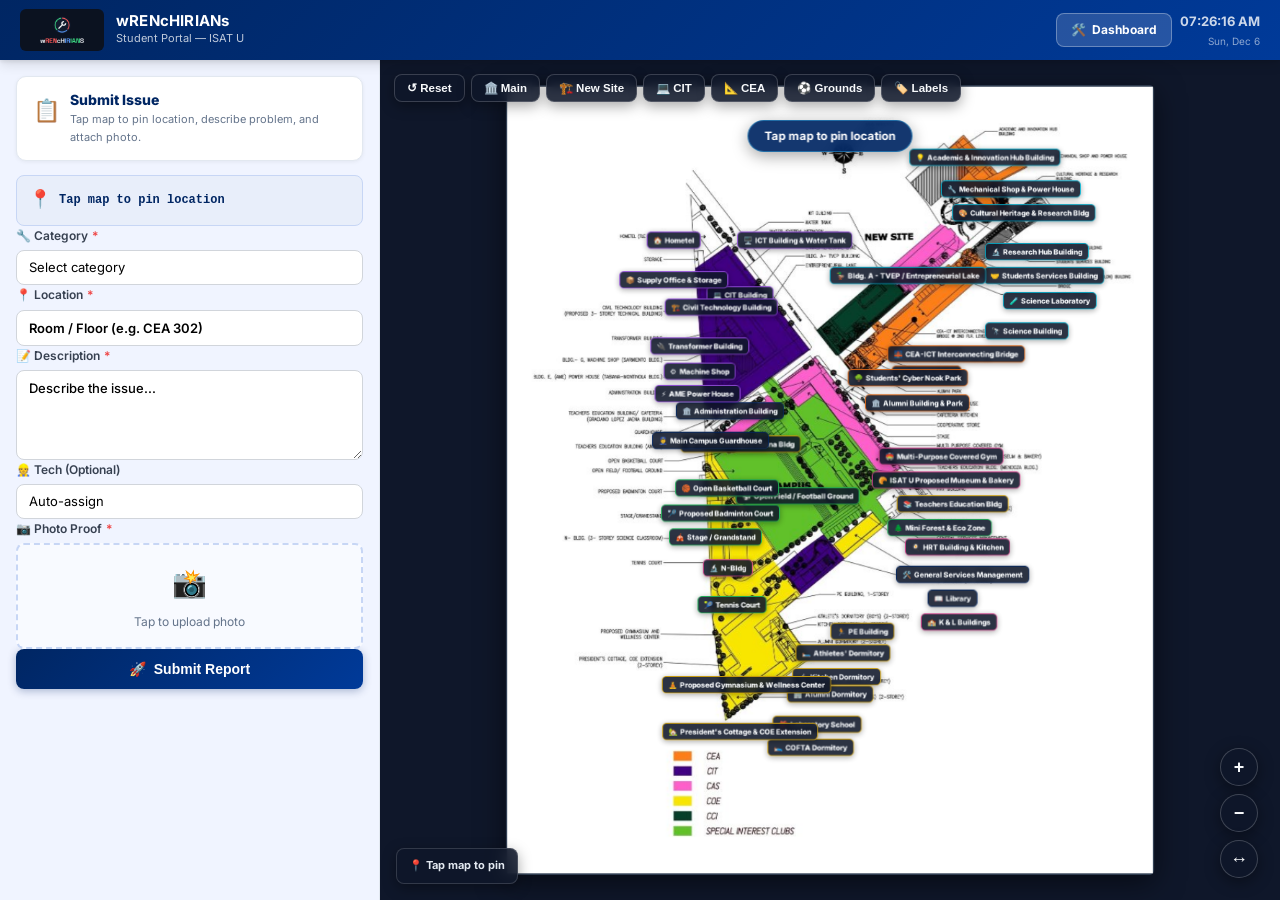
==== commit e047b20e: "final version" ====
--- a/index.html
+++ b/index.html
@@ -172,8 +172,8 @@
 </div>
 
 <!-- Interactive 2D Blueprint Engine & Student Portal Scripts -->
-<script src="campus-map-2d.js"></script>
-<script src="student-portal.js"></script>
+<script src="campus-map-2d.js?v=5"></script>
+<script src="student-portal.js?v=5"></script>
 
 </body>
 </html>
